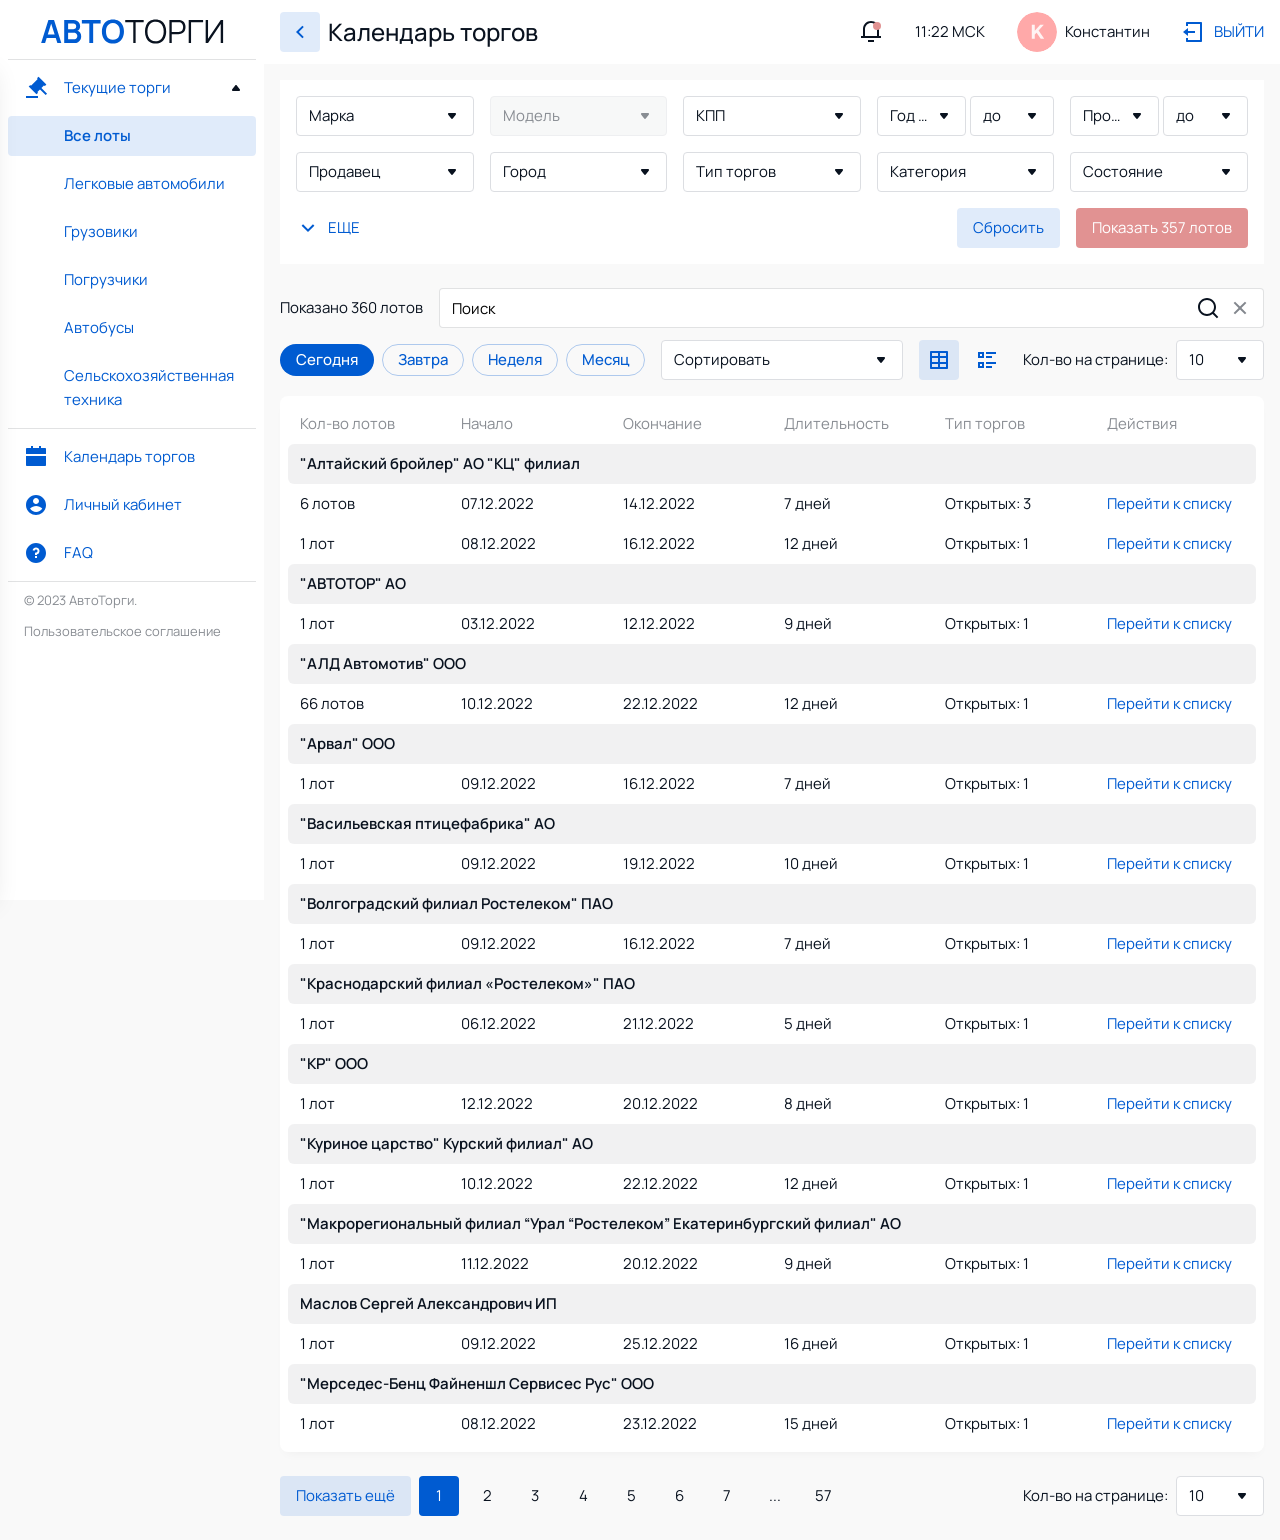
==== calendar.html @ 61995131 "Add new calendar page" ====
<!DOCTYPE html>
<html lang="ru">

<head>
	<title>Calendar Page</title>
	<meta charset="utf-8">
	<meta http-equiv="X-UA-Compatible" content="IE=edge">
	<meta name="format-detection" content="telephone=no" />
	<meta name="viewport" content="width=device-width, initial-scale=1, user-scalable=no">
	<link rel="stylesheet" href="css/calendar.css">
	<script src="js/static/frontend-works.js"></script>
</head>

<body>
	<div class="wrapper">
		<div class="sidebar">
			<div class="sidebar__content">
				<div class="sidebar__logo">
					<div class="sidebar__logo-small">
						<a href="#">
							<img src="images/logo/logo-small.svg" alt="logo">
						</a>
					</div>
					<div class="sidebar__logo-big">
						<a href="#">
							<img src="images/logo/logo.svg" alt="logo">
						</a>
					</div>
				</div>
				<div class="sidebar__lots active">
					<div class="sidebar__lots-title js-sidebar__lots-title">
						<span>Текущие торги</span>
					</div>
					<nav class="sidebar__lots-nav js-sidebar__lots-nav">
						<ul class="sidebar__lots-list">
							<li class="sidebar__lots-item">
								<a href="#" class="sidebar__lots-link active">Все лоты</a>
							</li>
							<li class="sidebar__lots-item">
								<a href="#" class="sidebar__lots-link">Легковые автомобили</a>
							</li>
							<li class="sidebar__lots-item">
								<a href="#" class="sidebar__lots-link">Грузовики</a>
							</li>
							<li class="sidebar__lots-item">
								<a href="#" class="sidebar__lots-link">Погрузчики</a>
							</li>
							<li class="sidebar__lots-item">
								<a href="#" class="sidebar__lots-link">Автобусы</a>
							</li>
							<li class="sidebar__lots-item">
								<a href="#" class="sidebar__lots-link">Сельскохозяйственная техника</a>
							</li>
						</ul>
					</nav>
				</div>
				<div class="sidebar__menu">
					<ul class="sidebar__menu-list">
						<li class="sidebar__menu-item">
							<a href="#" class="sidebar__menu-link">
								<i class="icon-calendar sidebar__menu-icon"></i>
								<span>Календарь торгов</span>
							</a>
						</li>
						<li class="sidebar__menu-item">
							<a href="#" class="sidebar__menu-link">
								<i class="icon-account sidebar__menu-icon"></i>
								<span>Личный кабинет</span>
							</a>
						</li>
						<li class="sidebar__menu-item">
							<a href="#" class="sidebar__menu-link">
								<i class="icon-question sidebar__menu-icon"></i>
								<span>FAQ</span>
							</a>
						</li>
					</ul>
				</div>
				<div class="sidebar__footer">
					<div class="sidebar__copyright">© 2023 АвтоТорги.</div>
					<div class="sidebar__privacy">
						<a href="#">Пользовательское соглашение</a>
					</div>
				</div>
			</div>
		</div>
		<div class="main">
			<header class="header js-header">
				<a href="#" class="header__back-link"></a>
				<div class="header__logo">
					<a href="#">
						<img src="images/logo/logo-small.svg" alt="logo">
					</a>
				</div>
				<div class="header__title">
					<span>Календарь торгов</span>
				</div>
				<div class="header__right">
					<div class="header__notification"></div>
					<div class="header__time">11:22 МСК</div>
					<div class="header__account">
						<div class="account-person">
							<div class="account-person__pic">
								<img src="images/account-person/pic.svg" alt="avatar">
							</div>
							<!--<div class="account-person__without-pic">K</div>-->
							<div class="account-person__name">Константин</div>
							<a href="#" class="account-person__full-link"></a>
						</div>
					</div>
					<div class="header__logout-btn">
						<a href="#" class="logout-btn">Выйти</a>
					</div>
				</div>
				<div class="header__hamburger">
					<div class="hamburger js-hamburger"></div>
				</div>
			</header>
			<div class="mobile-menu js-mobile-menu">
				<div class="mobile-menu__account">
					<div class="mobile-menu__person">
						<div class="account-person">
							<div class="account-person__pic">
								<img src="images/account-person/pic.svg" alt="avatar">
							</div>
							<!--<div class="account-person__without-pic">K</div>-->
							<div class="account-person__name">Константин</div>
							<a href="#" class="account-person__full-link"></a>
						</div>
					</div>
					<div class="mobile-menu__logout-btn">
						<a href="#" class="logout-btn">Выйти</a>
					</div>
				</div>
				<div class="mobile-menu__lots">
					<div class="mobile-menu__lots-title js-mobile-menu__lots-title">
						<span>Текущие торги</span>
					</div>
					<nav class="mobile-menu__lots-nav js-mobile-menu__lots-nav">
						<ul class="mobile-menu__lots-list">
							<li class="mobile-menu__lots-item">
								<a href="#" class="mobile-menu__lots-link active">Все лоты</a>
							</li>
							<li class="mobile-menu__lots-item">
								<a href="#" class="mobile-menu__lots-link">Легковые автомобили</a>
							</li>
							<li class="mobile-menu__lots-item">
								<a href="#" class="mobile-menu__lots-link">Грузовики</a>
							</li>
							<li class="mobile-menu__lots-item">
								<a href="#" class="mobile-menu__lots-link">Погрузчики</a>
							</li>
							<li class="mobile-menu__lots-item">
								<a href="#" class="mobile-menu__lots-link">Автобусы</a>
							</li>
							<li class="mobile-menu__lots-item">
								<a href="#" class="mobile-menu__lots-link">Сельскохозяйственная техника</a>
							</li>
						</ul>
					</nav>
				</div>
				<div class="mobile-menu__menu">
					<ul class="mobile-menu__menu-list">
						<li class="mobile-menu__menu-item">
							<a href="#" class="mobile-menu__menu-link">
								<i class="icon-star mobile-menu__menu-icon"></i>
								<span>Избранные лоты</span>
							</a>
						</li>
						<li class="mobile-menu__menu-item">
							<a href="#" class="mobile-menu__menu-link">
								<i class="icon-calendar mobile-menu__menu-icon"></i>
								<span>Календарь торгов</span>
							</a>
						</li>
						<li class="mobile-menu__menu-item">
							<a href="#" class="mobile-menu__menu-link">
								<i class="icon-account mobile-menu__menu-icon"></i>
								<span>Личный кабинет</span>
							</a>
						</li>
						<li class="mobile-menu__menu-item">
							<a href="#" class="mobile-menu__menu-link">
								<i class="icon-question mobile-menu__menu-icon"></i>
								<span>FAQ</span>
							</a>
						</li>
					</ul>
				</div>
				<div class="mobile-menu__footer">
					<div class="mobile-menu__copyright">© 2023 АвтоТорги.</div>
					<div class="mobile-menu__privacy">
						<a href="#">Пользовательское соглашение</a>
					</div>
				</div>
			</div>
			<div class="main-content has-filter">
				<div class="filter js-filter">
					<div class="filter__shadow js-filter__shadow"></div>
					<div class="filter__wrapper">
						<div class="filter__top-mob">
							<div class="filter__title">Фильтр</div>
							<div class="filter__close-btn js-filter__close-btn"></div>
						</div>
						<div class="filter__content">
							<div class="filter__top-fields">
								<div class="filter__field">
									<div class="select-box">
										<select name="brand" class="select-box__select js-select-box__select allow-deselect" data-placeholder-text="Марка" data-show-search="true" data-allow-deselect="true">
											<option data-placeholder="true"></option>
											<option value="1">Audi</option>
											<option value="2">Bmw</option>
											<option value="3">Mercedes-Benz</option>
											<option value="4">Львовский Автопогрузчик</option>
											<option value="5">Мобильный сварочный агрегат на одноосном шасси</option>
										</select>
									</div>
								</div>
								<div class="filter__field">
									<div class="select-box">
										<select name="model" multiple="true" disabled="true" class="select-box__select js-select-box__select allow-deselect" data-placeholder-text="Модель" data-show-search="true" data-allow-deselect="true">
											<option data-placeholder="true"></option>
											<option value="1">x5</option>
											<option value="2">x6</option>
											<option value="3">x7</option>
											<option value="4">i7</option>
										</select>
									</div>
								</div>
								<div class="filter__field">
									<div class="select-box">
										<select name="transmission" class="select-box__select js-select-box__select allow-deselect" data-placeholder-text="КПП" data-show-search="true" data-allow-deselect="true">
											<option data-placeholder="true"></option>
											<option value="1">АКПП</option>
											<option value="2">Механика</option>
											<option value="3">МКПП</option>
											<option value="4">МКПП/АКПП</option>
										</select>
									</div>
								</div>
								<div class="filter__fields">
									<div class="filter__small-field">
										<div class="select-box">
											<select name="year-from" class="select-box__select js-select-box__select allow-deselect" data-placeholder-text="Год от" data-show-search="true" data-allow-deselect="true">
												<option data-placeholder="true"></option>
												<option value="1">1992</option>
												<option value="2">1993</option>
												<option value="3">1994</option>
												<option value="4">1995</option>
												<option value="5">1996</option>
												<option value="6">1997</option>
												<option value="7">1998</option>
											</select>
										</div>
									</div>
									<div class="filter__small-field">
										<div class="select-box">
											<select name="year-to" class="select-box__select js-select-box__select allow-deselect" data-placeholder-text="до" data-show-search="true" data-allow-deselect="true">
												<option data-placeholder="true"></option>
												<option value="1">2000</option>
												<option value="2">2001</option>
												<option value="3">2005</option>
												<option value="4">2008</option>
												<option value="5">2018</option>
												<option value="6">2022</option>
												<option value="7">2023</option>
											</select>
										</div>
									</div>
								</div>
								<div class="filter__fields">
									<div class="filter__small-field">
										<div class="select-box">
											<select name="mileage-from" class="select-box__select js-select-box__select allow-deselect" data-placeholder-text="Пробег от" data-show-search="true" data-allow-deselect="true">
												<option data-placeholder="true"></option>
												<option value="1">11.000</option>
												<option value="2">28.000</option>
												<option value="3">50.000</option>
											</select>
										</div>
									</div>
									<div class="filter__small-field">
										<div class="select-box">
											<select name="mileage-to" class="select-box__select js-select-box__select allow-deselect" data-placeholder-text="до" data-show-search="true" data-allow-deselect="true">
												<option data-placeholder="true"></option>
												<option value="1">30.000</option>
												<option value="2">60.000</option>
												<option value="3">85.000</option>
											</select>
										</div>
									</div>
								</div>
								<div class="filter__field">
									<div class="select-box">
										<select name="salesman" class="select-box__select js-select-box__select allow-deselect" data-placeholder-text="Продавец" data-show-search="true" data-allow-deselect="true">
											<option data-placeholder="true"></option>
											<option value="1">Empty</option>
										</select>
									</div>
								</div>
								<div class="filter__field">
									<div class="select-box">
										<select name="city" class="select-box__select js-select-box__select allow-deselect" data-placeholder-text="Город" data-show-search="true" data-allow-deselect="true">
											<option data-placeholder="true"></option>
											<option value="1">Москва</option>
											<option value="2">Санкт-Петербург</option>
										</select>
									</div>
								</div>
								<div class="filter__field">
									<div class="select-box">
										<select name="trade-type" class="select-box__select js-select-box__select allow-deselect" data-placeholder-text="Тип торгов" data-show-search="true" data-allow-deselect="true">
											<option data-placeholder="true"></option>
											<option value="1">Купить сейчас</option>
											<option value="2">Открытые торги</option>
										</select>
									</div>
								</div>
								<div class="filter__field">
									<div class="select-box">
										<select name="category" class="select-box__select js-select-box__select allow-deselect" data-placeholder-text="Категория" data-show-search="true" data-allow-deselect="true">
											<option data-placeholder="true"></option>
											<option value="1">Корпоративные парки</option>
											<option value="2">Лизинг и банки</option>
											<option value="3">Физические лица</option>
											<option value="4">Такси и прокат</option>
											<option value="5">Официальные дилеры</option>
											<option value="6">Водная техника</option>
										</select>
									</div>
								</div>
								<div class="filter__field">
									<div class="select-box">
										<select name="state" class="select-box__select js-select-box__select allow-deselect" data-placeholder-text="Состояние" data-show-search="true" data-allow-deselect="true">
											<option data-placeholder="true"></option>
											<option value="1">Кроме аварийных</option>
											<option value="2">Аварийные</option>
										</select>
									</div>
								</div>
							</div>
							<div class="filter__bottom-fields js-filter__bottom-fields">
								<div class="filter__fields">
									<div class="filter__small-field">
										<div class="select-box">
											<select name="volume-from" class="select-box__select js-select-box__select allow-deselect" data-placeholder-text="Объём от" data-show-search="true" data-allow-deselect="true">
												<option data-placeholder="true"></option>
												<option value="1">1600</option>
												<option value="2">1800</option>
												<option value="3">2000</option>
												<option value="4">2800</option>
											</select>
										</div>
									</div>
									<div class="filter__small-field">
										<div class="select-box">
											<select name="volume-to" class="select-box__select js-select-box__select allow-deselect" data-placeholder-text="до" data-show-search="true" data-allow-deselect="true">
												<option data-placeholder="true"></option>
												<option value="1">1600</option>
												<option value="2">1800</option>
												<option value="3">2000</option>
												<option value="4">2800</option>
												<option value="5">3000</option>
												<option value="6">8000</option>
											</select>
										</div>
									</div>
								</div>
								<div class="filter__field">
									<div class="select-box">
										<select name="engine" class="select-box__select js-select-box__select allow-deselect" data-placeholder-text="Двигатель" data-show-search="true" data-allow-deselect="true">
											<option data-placeholder="true"></option>
											<option value="1">Бензин</option>
											<option value="2">Дизель</option>
											<option value="3">Гибрид</option>
										</select>
									</div>
								</div>
								<div class="filter__field">
									<div class="select-box">
										<select name="color" class="select-box__select js-select-box__select allow-deselect" data-placeholder-text="Цвет" data-show-search="true" data-allow-deselect="true">
											<option data-placeholder="true"></option>
											<option value="1">Белый</option>
											<option value="2">Черный</option>
										</select>
									</div>
								</div>
								<div class="filter__field">
									<div class="select-box">
										<select name="climate-control" class="select-box__select js-select-box__select allow-deselect" data-placeholder-text="Климат-контроль" data-show-search="true" data-allow-deselect="true">
											<option data-placeholder="true"></option>
											<option value="1">Климат-контроль</option>
											<option value="2">Климат-контроль 2-зонный</option>
											<option value="3">Климат-контроль многозонный</option>
											<option value="4">Кондиционер</option>
										</select>
									</div>
								</div>
								<div class="filter__field">
									<div class="select-box">
										<select name="upholstery" class="select-box__select js-select-box__select allow-deselect" data-placeholder-text="Обивка салона" data-show-search="true" data-allow-deselect="true">
											<option data-placeholder="true"></option>
											<option value="1">Кожа</option>
											<option value="2">Ткань</option>
										</select>
									</div>
								</div>
								<div class="filter__field">
									<div class="select-box">
										<select name="VAT" class="select-box__select js-select-box__select allow-deselect" data-placeholder-text="НДС" data-show-search="true" data-allow-deselect="true">
											<option data-placeholder="true"></option>
											<option value="1">НДС не облагается</option>
											<option value="2">НДС включен</option>
										</select>
									</div>
								</div>
								<div class="filter__field">
									<div class="select-box">
										<select name="body-type" class="select-box__select js-select-box__select allow-deselect" data-placeholder-text="Тип кузова" data-show-search="true" data-allow-deselect="true">
											<option data-placeholder="true"></option>
											<option value="1">Седан</option>
											<option value="2">Универсал</option>
											<option value="3">Пикап</option>
										</select>
									</div>
								</div>
								<div class="filter__field">
									<div class="select-box">
										<select name="drive-unit" class="select-box__select js-select-box__select allow-deselect" data-placeholder-text="Привод" data-show-search="true" data-allow-deselect="true">
											<option data-placeholder="true"></option>
											<option value="1">4х2</option>
											<option value="2">4х4</option>
											<option value="3">Заднеприводный с подключаемым передним</option>
										</select>
									</div>
								</div>
							</div>
							<div class="filter__bottom">
								<button class="filter__toggle-btn js-filter__toggle-btn">Еще</button>
								<div class="filter__btns">
									<a href="#" class="filter__reset-btn">Сбросить</a>
									<a href="#" class="filter__apply-btn">Показать 357 лотов </a>
								</div>
							</div>
						</div>
					</div>
				</div>
				<button type="button" class="filter-open-btn js-filter-open-btn hide-desktop">Фильтр</button>
				<div class="sort-line sort-line_has-tags">
					<div class="sort-line__showed-count">Показано 360 лотов</div>
					<div class="sort-line__search">
						<div class="search-line">
							<form class="search-line__form">
								<input type="input" class="search-line__input" placeholder="Поиск" />
								<div class="search-line__btns">
									<button type="button" class="search-line__btn"></button>
									<button type="reset" class="search-line__reset"></button>
								</div>
							</form>
						</div>
					</div>
					<div class="sort-line__space"></div>
					<div class="sort-line__tags">
						<button type="button" class="sort-line__tag active">Сегодня</button>
						<button type="button" class="sort-line__tag">Завтра</button>
						<button type="button" class="sort-line__tag">Неделя</button>
						<button type="button" class="sort-line__tag">Месяц</button>
					</div>
					<div class="sort-line__sort">
						<div class="select-box">
							<select name="sort" class="select-box__select js-select-box__select " data-placeholder-text="Сортировать">
								<option data-placeholder="true"></option>
								<option value="1">По умолчанию</option>
								<option value="2">Название</option>
								<option value="3">Цена</option>
								<option value="4">Время завершения</option>
								<option value="5">Время старта</option>
							</select>
						</div>
					</div>
					<div class="sort-line__change-view-btns">
						<button type="button" class="sort-line__change-view-btn js-sort-line__change-view-btn view-type-grid active" title="Вид таблицой"></button>
						<button type="button" class="sort-line__change-view-btn js-sort-line__change-view-btn view-type-graph" title="Вид графиком"></button>
					</div>
					<div class="sort-line__sort-count">
						<div class="sort-line__sort-count-title">Кол-во на странице:</div>
						<div class="sort-line__sort-count-box">
							<div class="select-box">
								<select name="show-count" class="select-box__select js-select-box__select ">
									<option value="1">10</option>
									<option value="2">25</option>
									<option value="3">50</option>
									<option value="4">100</option>
								</select>
							</div>
						</div>
					</div>
				</div>
				<div class="schedule-lots js-schedule-lots" style="--total-count-days: 31;">
					<div class="schedule-lots__inner">
						<div class="schedule-lots__top-date">
							<div class="schedule-lots__top-date-current">Сегодня</div>
							<div class="schedule-lots__top-date-list">
								<div class="schedule-lots__top-date-item">
									<span>1.12</span>
								</div>
								<div class="schedule-lots__top-date-item">
									<span>2.12</span>
								</div>
								<div class="schedule-lots__top-date-item">
									<span>3.12</span>
								</div>
								<div class="schedule-lots__top-date-item">
									<span>4.12</span>
								</div>
								<div class="schedule-lots__top-date-item">
									<span>5.12</span>
								</div>
								<div class="schedule-lots__top-date-item">
									<span>6.12</span>
								</div>
								<div class="schedule-lots__top-date-item">
									<span>7.12</span>
								</div>
								<div class="schedule-lots__top-date-item">
									<span>8.12</span>
								</div>
								<div class="schedule-lots__top-date-item">
									<span>9.12</span>
								</div>
								<div class="schedule-lots__top-date-item">
									<span>10.12</span>
								</div>
								<div class="schedule-lots__top-date-item">
									<span>11.12</span>
								</div>
								<div class="schedule-lots__top-date-item">
									<span>12.12</span>
								</div>
								<div class="schedule-lots__top-date-item">
									<span>13.12</span>
								</div>
								<div class="schedule-lots__top-date-item">
									<span>14.12</span>
								</div>
								<div class="schedule-lots__top-date-item">
									<span>15.12</span>
								</div>
								<div class="schedule-lots__top-date-item">
									<span>16.12</span>
								</div>
								<div class="schedule-lots__top-date-item">
									<span>17.12</span>
								</div>
								<div class="schedule-lots__top-date-item">
									<span>18.12</span>
								</div>
								<div class="schedule-lots__top-date-item">
									<span>19.12</span>
								</div>
								<div class="schedule-lots__top-date-item">
									<span>20.12</span>
								</div>
								<div class="schedule-lots__top-date-item">
									<span>21.12</span>
								</div>
								<div class="schedule-lots__top-date-item">
									<span>22.12</span>
								</div>
								<div class="schedule-lots__top-date-item">
									<span>23.12</span>
								</div>
								<div class="schedule-lots__top-date-item">
									<span>24.12</span>
								</div>
								<div class="schedule-lots__top-date-item">
									<span>25.12</span>
								</div>
								<div class="schedule-lots__top-date-item">
									<span>26.12</span>
								</div>
								<div class="schedule-lots__top-date-item">
									<span>27.12</span>
								</div>
								<div class="schedule-lots__top-date-item">
									<span>28.12</span>
								</div>
								<div class="schedule-lots__top-date-item">
									<span>29.12</span>
								</div>
								<div class="schedule-lots__top-date-item">
									<span>30.12</span>
								</div>
								<div class="schedule-lots__top-date-item">
									<span>31.12</span>
								</div>
							</div>
						</div>
						<div class="schedule-lots__top-row">
							<div class="schedule-lots__top-row-item">Кол-во лотов</div>
							<div class="schedule-lots__top-row-item">Начало</div>
							<div class="schedule-lots__top-row-item">Окончание</div>
							<div class="schedule-lots__top-row-item">Длительность</div>
							<div class="schedule-lots__top-row-item">Тип торгов</div>
							<div class="schedule-lots__top-row-item">Действия</div>
						</div>
						<div class="schedule-lots__items">
							<div class="schedule-lots__item">
								<div class="schedule-lot">
									<div class="schedule-lot__name js-schedule-lot__name" title="&quot;Алтайский бройлер&quot; АО &quot;КЦ&quot; филиал">&quot;Алтайский бройлер&quot; АО &quot;КЦ&quot; филиал</div>
									<div class="schedule-lot__rows">
										<div class="schedule-lot__row">
											<div class="schedule-lot__count">6 лотов</div>
											<div class="schedule-lot__start">07.12.2022</div>
											<div class="schedule-lot__end">14.12.2022</div>
											<div class="schedule-lot__duration">7 дней</div>
											<div class="schedule-lot__type">Открытых: 3</div>
											<div class="schedule-lot__action">
												<a href="#">Перейти к списку</a>
											</div>
										</div>
										<div class="schedule-lot__row">
											<div class="schedule-lot__count">1 лот</div>
											<div class="schedule-lot__start">08.12.2022</div>
											<div class="schedule-lot__end">16.12.2022</div>
											<div class="schedule-lot__duration">12 дней</div>
											<div class="schedule-lot__type">Открытых: 1</div>
											<div class="schedule-lot__action">
												<a href="#">Перейти к списку</a>
											</div>
										</div>
									</div>
									<div class="schedule-lot__graphs">
										<div class="schedule-lot__graph">
											<div class="schedule-lot__graph-line" style="
                                            --start-from-day: 7;
                                            --fill-to-day: 14;
                                            background: #005BD1;
                                        " data-tippy-theme="big" data-tippy-maxWidth="424" data-tippy-followCursor="horizontal" data-tippy-content='<div class="tooltip-big">
                                                                <div class="tooltip-big__title">&quot;Алтайский бройлер&quot; АО &quot;КЦ&quot; филиал</div>
                                                                <div class="tooltip-big__properties">
                                                                    <div class="tooltip-big__property">
                                                                        <div class="tooltip-big__property-prop"><span>Период</span></div>
                                                                        <div class="tooltip-big__property-val">Дек. 07 – Дек. 14, 2022</div>
                                                                    </div>
                                                                    <div class="tooltip-big__property">
                                                                        <div class="tooltip-big__property-prop"><span>Длительность:</span></div>
                                                                        <div class="tooltip-big__property-val">7 дней</div>
                                                                    </div>
                                                                    <div class="tooltip-big__property">
                                                                        <div class="tooltip-big__property-prop"><span>Кол-во лотов:</span></div>
                                                                        <div class="tooltip-big__property-val">6 лотов</div>
                                                                    </div>
                                                                    <div class="tooltip-big__property">
                                                                        <div class="tooltip-big__property-prop"><span>Тип торгов:</span></div>
                                                                        <div class="tooltip-big__property-val">Открытых: 3</div>
                                                                    </div>
                                                                </div>
                                                            </div>'>
											</div>
										</div>
										<div class="schedule-lot__graph">
											<div class="schedule-lot__graph-line" style="
                                            --start-from-day: 8;
                                            --fill-to-day: 16;
                                            background: #88B6FF;
                                        " data-tippy-theme="big" data-tippy-maxWidth="424" data-tippy-followCursor="horizontal" data-tippy-content='<div class="tooltip-big">
                                                                <div class="tooltip-big__title">&quot;Алтайский бройлер&quot; АО &quot;КЦ&quot; филиал</div>
                                                                <div class="tooltip-big__properties">
                                                                    <div class="tooltip-big__property">
                                                                        <div class="tooltip-big__property-prop"><span>Период</span></div>
                                                                        <div class="tooltip-big__property-val">Дек. 08 – Дек. 16, 2022</div>
                                                                    </div>
                                                                    <div class="tooltip-big__property">
                                                                        <div class="tooltip-big__property-prop"><span>Длительность:</span></div>
                                                                        <div class="tooltip-big__property-val">12 дней</div>
                                                                    </div>
                                                                    <div class="tooltip-big__property">
                                                                        <div class="tooltip-big__property-prop"><span>Кол-во лотов:</span></div>
                                                                        <div class="tooltip-big__property-val">1 лот</div>
                                                                    </div>
                                                                    <div class="tooltip-big__property">
                                                                        <div class="tooltip-big__property-prop"><span>Тип торгов:</span></div>
                                                                        <div class="tooltip-big__property-val">Открытых: 1</div>
                                                                    </div>
                                                                </div>
                                                            </div>'>
											</div>
										</div>
									</div>
								</div>
							</div>
							<div class="schedule-lots__item">
								<div class="schedule-lot">
									<div class="schedule-lot__name js-schedule-lot__name" title="&quot;АВТОТОР&quot; АО">&quot;АВТОТОР&quot; АО</div>
									<div class="schedule-lot__rows">
										<div class="schedule-lot__row">
											<div class="schedule-lot__count">1 лот</div>
											<div class="schedule-lot__start">03.12.2022</div>
											<div class="schedule-lot__end">12.12.2022</div>
											<div class="schedule-lot__duration">9 дней</div>
											<div class="schedule-lot__type">Открытых: 1</div>
											<div class="schedule-lot__action">
												<a href="#">Перейти к списку</a>
											</div>
										</div>
									</div>
									<div class="schedule-lot__graphs">
										<div class="schedule-lot__graph">
											<div class="schedule-lot__graph-line" style="
                                            --start-from-day: 3;
                                            --fill-to-day: 12;
                                            background: #B5D1FF;
                                        " data-tippy-theme="big" data-tippy-maxWidth="424" data-tippy-followCursor="horizontal" data-tippy-content='<div class="tooltip-big">
                                                                <div class="tooltip-big__title">&quot;АВТОТОР&quot; АО</div>
                                                                <div class="tooltip-big__properties">
                                                                    <div class="tooltip-big__property">
                                                                        <div class="tooltip-big__property-prop"><span>Период</span></div>
                                                                        <div class="tooltip-big__property-val">Дек. 03 – Дек. 12, 2022</div>
                                                                    </div>
                                                                    <div class="tooltip-big__property">
                                                                        <div class="tooltip-big__property-prop"><span>Длительность:</span></div>
                                                                        <div class="tooltip-big__property-val">9 дней</div>
                                                                    </div>
                                                                    <div class="tooltip-big__property">
                                                                        <div class="tooltip-big__property-prop"><span>Кол-во лотов:</span></div>
                                                                        <div class="tooltip-big__property-val">1 лот</div>
                                                                    </div>
                                                                    <div class="tooltip-big__property">
                                                                        <div class="tooltip-big__property-prop"><span>Тип торгов:</span></div>
                                                                        <div class="tooltip-big__property-val">Открытых: 1</div>
                                                                    </div>
                                                                </div>
                                                            </div>'>
											</div>
										</div>
									</div>
								</div>
							</div>
							<div class="schedule-lots__item">
								<div class="schedule-lot">
									<div class="schedule-lot__name js-schedule-lot__name" title="&quot;АЛД Автомотив&quot; ООО">&quot;АЛД Автомотив&quot; ООО</div>
									<div class="schedule-lot__rows">
										<div class="schedule-lot__row">
											<div class="schedule-lot__count">66 лотов</div>
											<div class="schedule-lot__start">10.12.2022</div>
											<div class="schedule-lot__end">22.12.2022</div>
											<div class="schedule-lot__duration">12 дней</div>
											<div class="schedule-lot__type">Открытых: 1</div>
											<div class="schedule-lot__action">
												<a href="#">Перейти к списку</a>
											</div>
										</div>
									</div>
									<div class="schedule-lot__graphs">
										<div class="schedule-lot__graph">
											<div class="schedule-lot__graph-line" style="
                                            --start-from-day: 10;
                                            --fill-to-day: 22;
                                            background: #FF7444;
                                        " data-tippy-theme="big" data-tippy-maxWidth="424" data-tippy-followCursor="horizontal" data-tippy-content='<div class="tooltip-big">
                                                                <div class="tooltip-big__title">&quot;АЛД Автомотив&quot; ООО</div>
                                                                <div class="tooltip-big__properties">
                                                                    <div class="tooltip-big__property">
                                                                        <div class="tooltip-big__property-prop"><span>Период</span></div>
                                                                        <div class="tooltip-big__property-val">Дек. 10 – Дек. 22, 2022</div>
                                                                    </div>
                                                                    <div class="tooltip-big__property">
                                                                        <div class="tooltip-big__property-prop"><span>Длительность:</span></div>
                                                                        <div class="tooltip-big__property-val">12 дней</div>
                                                                    </div>
                                                                    <div class="tooltip-big__property">
                                                                        <div class="tooltip-big__property-prop"><span>Кол-во лотов:</span></div>
                                                                        <div class="tooltip-big__property-val">66 лотов</div>
                                                                    </div>
                                                                    <div class="tooltip-big__property">
                                                                        <div class="tooltip-big__property-prop"><span>Тип торгов:</span></div>
                                                                        <div class="tooltip-big__property-val">Открытых: 1</div>
                                                                    </div>
                                                                </div>
                                                            </div>'>
											</div>
										</div>
									</div>
								</div>
							</div>
							<div class="schedule-lots__item">
								<div class="schedule-lot">
									<div class="schedule-lot__name js-schedule-lot__name" title="&quot;Арвал&quot; ООО">&quot;Арвал&quot; ООО</div>
									<div class="schedule-lot__rows">
										<div class="schedule-lot__row">
											<div class="schedule-lot__count">1 лот</div>
											<div class="schedule-lot__start">09.12.2022</div>
											<div class="schedule-lot__end">16.12.2022</div>
											<div class="schedule-lot__duration">7 дней</div>
											<div class="schedule-lot__type">Открытых: 1</div>
											<div class="schedule-lot__action">
												<a href="#">Перейти к списку</a>
											</div>
										</div>
									</div>
									<div class="schedule-lot__graphs">
										<div class="schedule-lot__graph">
											<div class="schedule-lot__graph-line" style="
                                            --start-from-day: 9;
                                            --fill-to-day: 16;
                                            background: #FFB49A;
                                        " data-tippy-theme="big" data-tippy-maxWidth="424" data-tippy-followCursor="horizontal" data-tippy-content='<div class="tooltip-big">
                                                                <div class="tooltip-big__title">&quot;Арвал&quot; ООО</div>
                                                                <div class="tooltip-big__properties">
                                                                    <div class="tooltip-big__property">
                                                                        <div class="tooltip-big__property-prop"><span>Период</span></div>
                                                                        <div class="tooltip-big__property-val">Дек. 09 – Дек. 16, 2022</div>
                                                                    </div>
                                                                    <div class="tooltip-big__property">
                                                                        <div class="tooltip-big__property-prop"><span>Длительность:</span></div>
                                                                        <div class="tooltip-big__property-val">7 дней</div>
                                                                    </div>
                                                                    <div class="tooltip-big__property">
                                                                        <div class="tooltip-big__property-prop"><span>Кол-во лотов:</span></div>
                                                                        <div class="tooltip-big__property-val">1 лот</div>
                                                                    </div>
                                                                    <div class="tooltip-big__property">
                                                                        <div class="tooltip-big__property-prop"><span>Тип торгов:</span></div>
                                                                        <div class="tooltip-big__property-val">Открытых: 1</div>
                                                                    </div>
                                                                </div>
                                                            </div>'>
											</div>
										</div>
									</div>
								</div>
							</div>
							<div class="schedule-lots__item">
								<div class="schedule-lot">
									<div class="schedule-lot__name js-schedule-lot__name" title="&quot;Васильевская птицефабрика&quot; АО">&quot;Васильевская птицефабрика&quot; АО</div>
									<div class="schedule-lot__rows">
										<div class="schedule-lot__row">
											<div class="schedule-lot__count">1 лот</div>
											<div class="schedule-lot__start">09.12.2022</div>
											<div class="schedule-lot__end">19.12.2022</div>
											<div class="schedule-lot__duration">10 дней</div>
											<div class="schedule-lot__type">Открытых: 1</div>
											<div class="schedule-lot__action">
												<a href="#">Перейти к списку</a>
											</div>
										</div>
									</div>
									<div class="schedule-lot__graphs">
										<div class="schedule-lot__graph">
											<div class="schedule-lot__graph-line" style="
                                            --start-from-day: 9;
                                            --fill-to-day: 19;
                                            background: #FFE0D6;
                                        " data-tippy-theme="big" data-tippy-maxWidth="424" data-tippy-followCursor="horizontal" data-tippy-content='<div class="tooltip-big">
                                                                <div class="tooltip-big__title">&quot;Васильевская птицефабрика&quot; АО</div>
                                                                <div class="tooltip-big__properties">
                                                                    <div class="tooltip-big__property">
                                                                        <div class="tooltip-big__property-prop"><span>Период</span></div>
                                                                        <div class="tooltip-big__property-val">Дек. 09 – Дек. 19, 2022</div>
                                                                    </div>
                                                                    <div class="tooltip-big__property">
                                                                        <div class="tooltip-big__property-prop"><span>Длительность:</span></div>
                                                                        <div class="tooltip-big__property-val">10 дней</div>
                                                                    </div>
                                                                    <div class="tooltip-big__property">
                                                                        <div class="tooltip-big__property-prop"><span>Кол-во лотов:</span></div>
                                                                        <div class="tooltip-big__property-val">1 лот</div>
                                                                    </div>
                                                                    <div class="tooltip-big__property">
                                                                        <div class="tooltip-big__property-prop"><span>Тип торгов:</span></div>
                                                                        <div class="tooltip-big__property-val">Открытых: 1</div>
                                                                    </div>
                                                                </div>
                                                            </div>'>
											</div>
										</div>
									</div>
								</div>
							</div>
							<div class="schedule-lots__item">
								<div class="schedule-lot">
									<div class="schedule-lot__name js-schedule-lot__name" title="&quot;Волгоградский филиал Ростелеком&quot; ПАО">&quot;Волгоградский филиал Ростелеком&quot; ПАО</div>
									<div class="schedule-lot__rows">
										<div class="schedule-lot__row">
											<div class="schedule-lot__count">1 лот</div>
											<div class="schedule-lot__start">09.12.2022</div>
											<div class="schedule-lot__end">16.12.2022</div>
											<div class="schedule-lot__duration">7 дней</div>
											<div class="schedule-lot__type">Открытых: 1</div>
											<div class="schedule-lot__action">
												<a href="#">Перейти к списку</a>
											</div>
										</div>
									</div>
									<div class="schedule-lot__graphs">
										<div class="schedule-lot__graph">
											<div class="schedule-lot__graph-line" style="
                                            --start-from-day: 9;
                                            --fill-to-day: 16;
                                            background: #00B2AC;
                                        " data-tippy-theme="big" data-tippy-maxWidth="424" data-tippy-followCursor="horizontal" data-tippy-content='<div class="tooltip-big">
                                                                <div class="tooltip-big__title">&quot;Волгоградский филиал Ростелеком&quot; ПАО</div>
                                                                <div class="tooltip-big__properties">
                                                                    <div class="tooltip-big__property">
                                                                        <div class="tooltip-big__property-prop"><span>Период</span></div>
                                                                        <div class="tooltip-big__property-val">Дек. 09 – Дек. 16, 2022</div>
                                                                    </div>
                                                                    <div class="tooltip-big__property">
                                                                        <div class="tooltip-big__property-prop"><span>Длительность:</span></div>
                                                                        <div class="tooltip-big__property-val">7 дней</div>
                                                                    </div>
                                                                    <div class="tooltip-big__property">
                                                                        <div class="tooltip-big__property-prop"><span>Кол-во лотов:</span></div>
                                                                        <div class="tooltip-big__property-val">1 лот</div>
                                                                    </div>
                                                                    <div class="tooltip-big__property">
                                                                        <div class="tooltip-big__property-prop"><span>Тип торгов:</span></div>
                                                                        <div class="tooltip-big__property-val">Открытых: 1</div>
                                                                    </div>
                                                                </div>
                                                            </div>'>
											</div>
										</div>
									</div>
								</div>
							</div>
							<div class="schedule-lots__item">
								<div class="schedule-lot">
									<div class="schedule-lot__name js-schedule-lot__name" title="&quot;Краснодарский филиал «Ростелеком»&quot; ПАО">&quot;Краснодарский филиал «Ростелеком»&quot; ПАО</div>
									<div class="schedule-lot__rows">
										<div class="schedule-lot__row">
											<div class="schedule-lot__count">1 лот</div>
											<div class="schedule-lot__start">06.12.2022</div>
											<div class="schedule-lot__end">21.12.2022</div>
											<div class="schedule-lot__duration">5 дней</div>
											<div class="schedule-lot__type">Открытых: 1</div>
											<div class="schedule-lot__action">
												<a href="#">Перейти к списку</a>
											</div>
										</div>
									</div>
									<div class="schedule-lot__graphs">
										<div class="schedule-lot__graph">
											<div class="schedule-lot__graph-line" style="
                                            --start-from-day: 6;
                                            --fill-to-day: 21;
                                            background: #7BDDDA;
                                        " data-tippy-theme="big" data-tippy-maxWidth="424" data-tippy-followCursor="horizontal" data-tippy-content='<div class="tooltip-big">
                                                                <div class="tooltip-big__title">&quot;Краснодарский филиал «Ростелеком»&quot; ПАО</div>
                                                                <div class="tooltip-big__properties">
                                                                    <div class="tooltip-big__property">
                                                                        <div class="tooltip-big__property-prop"><span>Период</span></div>
                                                                        <div class="tooltip-big__property-val">Дек. 06 – Дек. 21, 2022</div>
                                                                    </div>
                                                                    <div class="tooltip-big__property">
                                                                        <div class="tooltip-big__property-prop"><span>Длительность:</span></div>
                                                                        <div class="tooltip-big__property-val">5 дней</div>
                                                                    </div>
                                                                    <div class="tooltip-big__property">
                                                                        <div class="tooltip-big__property-prop"><span>Кол-во лотов:</span></div>
                                                                        <div class="tooltip-big__property-val">1 лот</div>
                                                                    </div>
                                                                    <div class="tooltip-big__property">
                                                                        <div class="tooltip-big__property-prop"><span>Тип торгов:</span></div>
                                                                        <div class="tooltip-big__property-val">Открытых: 1</div>
                                                                    </div>
                                                                </div>
                                                            </div>'>
											</div>
										</div>
									</div>
								</div>
							</div>
							<div class="schedule-lots__item">
								<div class="schedule-lot">
									<div class="schedule-lot__name js-schedule-lot__name" title="&quot;КР&quot; ООО">&quot;КР&quot; ООО</div>
									<div class="schedule-lot__rows">
										<div class="schedule-lot__row">
											<div class="schedule-lot__count">1 лот</div>
											<div class="schedule-lot__start">12.12.2022</div>
											<div class="schedule-lot__end">20.12.2022</div>
											<div class="schedule-lot__duration">8 дней</div>
											<div class="schedule-lot__type">Открытых: 1</div>
											<div class="schedule-lot__action">
												<a href="#">Перейти к списку</a>
											</div>
										</div>
									</div>
									<div class="schedule-lot__graphs">
										<div class="schedule-lot__graph">
											<div class="schedule-lot__graph-line" style="
                                            --start-from-day: 12;
                                            --fill-to-day: 20;
                                            background: #C6EAE9;
                                        " data-tippy-theme="big" data-tippy-maxWidth="424" data-tippy-followCursor="horizontal" data-tippy-content='<div class="tooltip-big">
                                                                <div class="tooltip-big__title">&quot;КР&quot; ООО</div>
                                                                <div class="tooltip-big__properties">
                                                                    <div class="tooltip-big__property">
                                                                        <div class="tooltip-big__property-prop"><span>Период</span></div>
                                                                        <div class="tooltip-big__property-val">Дек. 12 – Дек. 20, 2022</div>
                                                                    </div>
                                                                    <div class="tooltip-big__property">
                                                                        <div class="tooltip-big__property-prop"><span>Длительность:</span></div>
                                                                        <div class="tooltip-big__property-val">8 дней</div>
                                                                    </div>
                                                                    <div class="tooltip-big__property">
                                                                        <div class="tooltip-big__property-prop"><span>Кол-во лотов:</span></div>
                                                                        <div class="tooltip-big__property-val">1 лот</div>
                                                                    </div>
                                                                    <div class="tooltip-big__property">
                                                                        <div class="tooltip-big__property-prop"><span>Тип торгов:</span></div>
                                                                        <div class="tooltip-big__property-val">Открытых: 1</div>
                                                                    </div>
                                                                </div>
                                                            </div>'>
											</div>
										</div>
									</div>
								</div>
							</div>
							<div class="schedule-lots__item">
								<div class="schedule-lot">
									<div class="schedule-lot__name js-schedule-lot__name" title="&quot;Куриное царство&quot; Курский филиал&quot; АО">&quot;Куриное царство&quot; Курский филиал&quot; АО</div>
									<div class="schedule-lot__rows">
										<div class="schedule-lot__row">
											<div class="schedule-lot__count">1 лот</div>
											<div class="schedule-lot__start">10.12.2022</div>
											<div class="schedule-lot__end">22.12.2022</div>
											<div class="schedule-lot__duration">12 дней</div>
											<div class="schedule-lot__type">Открытых: 1</div>
											<div class="schedule-lot__action">
												<a href="#">Перейти к списку</a>
											</div>
										</div>
									</div>
									<div class="schedule-lot__graphs">
										<div class="schedule-lot__graph">
											<div class="schedule-lot__graph-line" style="
                                            --start-from-day: 10;
                                            --fill-to-day: 22;
                                            background: #EA3434;
                                        " data-tippy-theme="big" data-tippy-maxWidth="424" data-tippy-followCursor="horizontal" data-tippy-content='<div class="tooltip-big">
                                                                <div class="tooltip-big__title">&quot;Куриное царство&quot; Курский филиал&quot; АО</div>
                                                                <div class="tooltip-big__properties">
                                                                    <div class="tooltip-big__property">
                                                                        <div class="tooltip-big__property-prop"><span>Период</span></div>
                                                                        <div class="tooltip-big__property-val">Дек. 10 – Дек. 22, 2022</div>
                                                                    </div>
                                                                    <div class="tooltip-big__property">
                                                                        <div class="tooltip-big__property-prop"><span>Длительность:</span></div>
                                                                        <div class="tooltip-big__property-val">12 дней</div>
                                                                    </div>
                                                                    <div class="tooltip-big__property">
                                                                        <div class="tooltip-big__property-prop"><span>Кол-во лотов:</span></div>
                                                                        <div class="tooltip-big__property-val">1 лот</div>
                                                                    </div>
                                                                    <div class="tooltip-big__property">
                                                                        <div class="tooltip-big__property-prop"><span>Тип торгов:</span></div>
                                                                        <div class="tooltip-big__property-val">Открытых: 1</div>
                                                                    </div>
                                                                </div>
                                                            </div>'>
											</div>
										</div>
									</div>
								</div>
							</div>
							<div class="schedule-lots__item">
								<div class="schedule-lot">
									<div class="schedule-lot__name js-schedule-lot__name" title="&quot;Макрорегиональный филиал “Урал “Ростелеком” Екатеринбургский филиал&quot; АО">&quot;Макрорегиональный филиал “Урал “Ростелеком” Екатеринбургский филиал&quot; АО</div>
									<div class="schedule-lot__rows">
										<div class="schedule-lot__row">
											<div class="schedule-lot__count">1 лот</div>
											<div class="schedule-lot__start">11.12.2022</div>
											<div class="schedule-lot__end">20.12.2022</div>
											<div class="schedule-lot__duration">9 дней</div>
											<div class="schedule-lot__type">Открытых: 1</div>
											<div class="schedule-lot__action">
												<a href="#">Перейти к списку</a>
											</div>
										</div>
									</div>
									<div class="schedule-lot__graphs">
										<div class="schedule-lot__graph">
											<div class="schedule-lot__graph-line" style="
                                            --start-from-day: 11;
                                            --fill-to-day: 20;
                                            background: #FF9393;
                                        " data-tippy-theme="big" data-tippy-maxWidth="424" data-tippy-followCursor="horizontal" data-tippy-content='<div class="tooltip-big">
                                                                <div class="tooltip-big__title">&quot;Макрорегиональный филиал “Урал “Ростелеком” Екатеринбургский филиал&quot; АО</div>
                                                                <div class="tooltip-big__properties">
                                                                    <div class="tooltip-big__property">
                                                                        <div class="tooltip-big__property-prop"><span>Период</span></div>
                                                                        <div class="tooltip-big__property-val">Дек. 11 – Дек. 20, 2022</div>
                                                                    </div>
                                                                    <div class="tooltip-big__property">
                                                                        <div class="tooltip-big__property-prop"><span>Длительность:</span></div>
                                                                        <div class="tooltip-big__property-val">9 дней</div>
                                                                    </div>
                                                                    <div class="tooltip-big__property">
                                                                        <div class="tooltip-big__property-prop"><span>Кол-во лотов:</span></div>
                                                                        <div class="tooltip-big__property-val">1 лот</div>
                                                                    </div>
                                                                    <div class="tooltip-big__property">
                                                                        <div class="tooltip-big__property-prop"><span>Тип торгов:</span></div>
                                                                        <div class="tooltip-big__property-val">Открытых: 1</div>
                                                                    </div>
                                                                </div>
                                                            </div>'>
											</div>
										</div>
									</div>
								</div>
							</div>
							<div class="schedule-lots__item">
								<div class="schedule-lot">
									<div class="schedule-lot__name js-schedule-lot__name" title="Маслов Сергей Александрович ИП">Маслов Сергей Александрович ИП</div>
									<div class="schedule-lot__rows">
										<div class="schedule-lot__row">
											<div class="schedule-lot__count">1 лот</div>
											<div class="schedule-lot__start">09.12.2022</div>
											<div class="schedule-lot__end">25.12.2022</div>
											<div class="schedule-lot__duration">16 дней</div>
											<div class="schedule-lot__type">Открытых: 1</div>
											<div class="schedule-lot__action">
												<a href="#">Перейти к списку</a>
											</div>
										</div>
									</div>
									<div class="schedule-lot__graphs">
										<div class="schedule-lot__graph">
											<div class="schedule-lot__graph-line" style="
                                            --start-from-day: 9;
                                            --fill-to-day: 25;
                                            background: #FFCACA;
                                        " data-tippy-theme="big" data-tippy-maxWidth="424" data-tippy-followCursor="horizontal" data-tippy-content='<div class="tooltip-big">
                                                                <div class="tooltip-big__title">Маслов Сергей Александрович ИП</div>
                                                                <div class="tooltip-big__properties">
                                                                    <div class="tooltip-big__property">
                                                                        <div class="tooltip-big__property-prop"><span>Период</span></div>
                                                                        <div class="tooltip-big__property-val">Дек. 09 – Дек. 25, 2022</div>
                                                                    </div>
                                                                    <div class="tooltip-big__property">
                                                                        <div class="tooltip-big__property-prop"><span>Длительность:</span></div>
                                                                        <div class="tooltip-big__property-val">16 дней</div>
                                                                    </div>
                                                                    <div class="tooltip-big__property">
                                                                        <div class="tooltip-big__property-prop"><span>Кол-во лотов:</span></div>
                                                                        <div class="tooltip-big__property-val">1 лот</div>
                                                                    </div>
                                                                    <div class="tooltip-big__property">
                                                                        <div class="tooltip-big__property-prop"><span>Тип торгов:</span></div>
                                                                        <div class="tooltip-big__property-val">Открытых: 1</div>
                                                                    </div>
                                                                </div>
                                                            </div>'>
											</div>
										</div>
									</div>
								</div>
							</div>
							<div class="schedule-lots__item">
								<div class="schedule-lot">
									<div class="schedule-lot__name js-schedule-lot__name" title="&quot;Мерседес-Бенц Файненшл Сервисес Рус&quot; ООО">&quot;Мерседес-Бенц Файненшл Сервисес Рус&quot; ООО</div>
									<div class="schedule-lot__rows">
										<div class="schedule-lot__row">
											<div class="schedule-lot__count">1 лот</div>
											<div class="schedule-lot__start">08.12.2022</div>
											<div class="schedule-lot__end">23.12.2022</div>
											<div class="schedule-lot__duration">15 дней</div>
											<div class="schedule-lot__type">Открытых: 1</div>
											<div class="schedule-lot__action">
												<a href="#">Перейти к списку</a>
											</div>
										</div>
									</div>
									<div class="schedule-lot__graphs">
										<div class="schedule-lot__graph">
											<div class="schedule-lot__graph-line" style="
                                            --start-from-day: 8;
                                            --fill-to-day: 23;
                                            background: #898D93;
                                        " data-tippy-theme="big" data-tippy-maxWidth="424" data-tippy-followCursor="horizontal" data-tippy-content='<div class="tooltip-big">
                                                                <div class="tooltip-big__title">&quot;Мерседес-Бенц Файненшл Сервисес Рус&quot; ООО</div>
                                                                <div class="tooltip-big__properties">
                                                                    <div class="tooltip-big__property">
                                                                        <div class="tooltip-big__property-prop"><span>Период</span></div>
                                                                        <div class="tooltip-big__property-val">Дек. 08 – Дек. 23, 2022</div>
                                                                    </div>
                                                                    <div class="tooltip-big__property">
                                                                        <div class="tooltip-big__property-prop"><span>Длительность:</span></div>
                                                                        <div class="tooltip-big__property-val">15 дней</div>
                                                                    </div>
                                                                    <div class="tooltip-big__property">
                                                                        <div class="tooltip-big__property-prop"><span>Кол-во лотов:</span></div>
                                                                        <div class="tooltip-big__property-val">1 лот</div>
                                                                    </div>
                                                                    <div class="tooltip-big__property">
                                                                        <div class="tooltip-big__property-prop"><span>Тип торгов:</span></div>
                                                                        <div class="tooltip-big__property-val">Открытых: 1</div>
                                                                    </div>
                                                                </div>
                                                            </div>'>
											</div>
										</div>
									</div>
								</div>
							</div>
						</div>
						<div class="schedule-lots__graphs-overlay" style="--fill-days: 11;"></div>
					</div>
				</div>
				<div class="pagination">
					<button type="buttom" class="pagination__load-more">Показать ещё</button>
					<ul class="pagination__list">
						<li class="pagination__item ">
							<a href="#" class="pagination__link active">1</a>
						</li>
						<li class="pagination__item ">
							<a href="#" class="pagination__link ">2</a>
						</li>
						<li class="pagination__item ">
							<a href="#" class="pagination__link ">3</a>
						</li>
						<li class="pagination__item ">
							<a href="#" class="pagination__link ">4</a>
						</li>
						<li class="pagination__item pagination__item_hide-mob">
							<a href="#" class="pagination__link ">5</a>
						</li>
						<li class="pagination__item pagination__item_hide-mob">
							<a href="#" class="pagination__link ">6</a>
						</li>
						<li class="pagination__item ">
							<a href="#" class="pagination__link ">7</a>
						</li>
						<li class="pagination__item">
							<span class="pagination__dotted">...</span>
						</li>
						<li class="pagination__item">
							<a href="#" class="pagination__link">57</a>
						</li>
					</ul>
					<div class="pagination__show-count">
						<div class="pagination__show-count-title">Кол-во на странице:</div>
						<div class="pagination__show-count-box">
							<div class="select-box">
								<select name="show-count" class="select-box__select js-select-box__select ">
									<option value="1">10</option>
									<option value="2">25</option>
									<option value="3">50</option>
									<option value="4">100</option>
								</select>
							</div>
						</div>
					</div>
				</div>
			</div>
		</div>
	</div>
	<!-- /.wrapper -->
	<script src="js/calendar.bundle.js"></script>
</body>

</html>
---- css/calendar.css ----
@font-face{font-family:"Manrope";src:local("Manrope"),url(fonts/Manrope/Manrope-Regular.woff2) format("woff2"),url(fonts/Manrope/Manrope-Regular.woff) format("woff");font-weight:400;font-style:normal;font-display:swap}@font-face{font-family:"Manrope";src:local("Manrope"),url(fonts/Manrope/Manrope-Medium.woff2) format("woff2"),url(fonts/Manrope/Manrope-Medium.woff) format("woff");font-weight:500;font-style:normal;font-display:swap}@font-face{font-family:"Manrope";src:local("Manrope"),url(fonts/Manrope/Manrope-SemiBold.woff2) format("woff2"),url(fonts/Manrope/Manrope-SemiBold.woff) format("woff");font-weight:600;font-style:normal;font-display:swap}@font-face{font-family:"Manrope";src:local("Manrope"),url(fonts/Manrope/Manrope-Bold.woff2) format("woff2"),url(fonts/Manrope/Manrope-Bold.woff) format("woff");font-weight:700;font-style:normal;font-display:swap}@font-face{font-family:"Manrope";src:local("Manrope"),url(fonts/Manrope/Manrope-ExtraBold.woff2) format("woff2"),url(fonts/Manrope/Manrope-ExtraBold.woff) format("woff");font-weight:800;font-style:normal;font-display:swap}*,:after,:before{-webkit-box-sizing:border-box;box-sizing:border-box;outline:none}html{font-family:sans-serif;line-height:1.15;-webkit-text-size-adjust:100%;-ms-text-size-adjust:100%;-ms-overflow-style:scrollbar;-webkit-tap-highlight-color:transparent;height:100%}@-ms-viewport{width:device-width}article,aside,dialog,figcaption,figure,footer,header,hgroup,main,nav,section{display:block}body{margin:0;text-align:left;background-color:#fff;height:100%}[tabindex="-1"]:focus{outline:0!important}hr{-webkit-box-sizing:content-box;box-sizing:content-box;height:0;overflow:visible}h1,h2,h3,h4,h5,h6{margin-top:0;margin-bottom:.5rem}p{margin-top:0;margin-bottom:25px}abbr[data-original-title],abbr[title]{text-decoration:underline;-webkit-text-decoration:underline dotted;text-decoration:underline dotted;cursor:help;border-bottom:0}address{font-style:normal;line-height:inherit}address,dl,ol,ul{margin-bottom:1rem}dl,ol,ul{margin-top:0}ol ol,ol ul,ul ol,ul ul{margin-bottom:0}dt{font-weight:700}dd{margin-bottom:.5rem;margin-left:0}blockquote{margin:0 0 1rem}dfn{font-style:italic}b,strong{font-weight:bolder}small{font-size:80%}sub,sup{position:relative;font-size:75%;line-height:0;vertical-align:baseline}sub{bottom:-.25em}sup{top:-.5em}a{text-decoration:none;background-color:transparent;-webkit-text-decoration-skip:objects}a:hover,a:not([href]):not([tabindex]),a:not([href]):not([tabindex]):focus,a:not([href]):not([tabindex]):hover{text-decoration:none}a:not([href]):not([tabindex]):focus{outline:0}code,kbd,pre,samp{font-family:monospace,monospace;font-size:1em}pre{margin-top:0;margin-bottom:1rem;overflow:auto;-ms-overflow-style:scrollbar}figure{margin:0 0 1rem}img{vertical-align:middle;border-style:none}svg:not(:root){overflow:hidden}[role=button],a,area,button,input:not([type=range]),label,select,summary,textarea{-ms-touch-action:manipulation;touch-action:manipulation}table{border-collapse:collapse}caption{padding-top:.75rem;padding-bottom:.75rem;color:#868e96;text-align:left;caption-side:bottom}th{text-align:inherit}label{display:inline-block;margin-bottom:.5rem}button{border-radius:0}button:focus{outline:1px dotted;outline:5px auto -webkit-focus-ring-color}button,input,optgroup,select,textarea{margin:0;font-family:inherit;font-size:inherit;line-height:inherit}button,input{overflow:visible}button,select{text-transform:none}[type=reset],[type=submit],button,html [type=button]{-webkit-appearance:button}[type=button]::-moz-focus-inner,[type=reset]::-moz-focus-inner,[type=submit]::-moz-focus-inner,button::-moz-focus-inner{padding:0;border-style:none}input[type=checkbox],input[type=radio]{-webkit-box-sizing:border-box;box-sizing:border-box;padding:0}input[type=date],input[type=datetime-local],input[type=month],input[type=time]{-webkit-appearance:listbox}textarea{overflow:auto;resize:vertical}fieldset{min-width:0;padding:0;margin:0;border:0}legend{display:block;width:100%;max-width:100%;padding:0;margin-bottom:.5rem;font-size:24px;font-size:1.5rem;line-height:inherit;color:inherit;white-space:normal}progress{vertical-align:baseline}[type=number]::-webkit-inner-spin-button,[type=number]::-webkit-outer-spin-button{height:auto}[type=search]{outline-offset:-2px;-webkit-appearance:none}[type=search]::-webkit-search-cancel-button,[type=search]::-webkit-search-decoration{-webkit-appearance:none}::-webkit-file-upload-button{font:inherit;-webkit-appearance:button}output{display:inline-block}summary{display:list-item}template{display:none}[hidden]{display:none!important}body{color:#09121f;font-size:15px;font-weight:400;font-family:"Manrope",sans-serif;line-height:1.6;background:#f9f9f9}body.hide-scroll{overflow:hidden}a{color:#005bd1}img{max-width:100%}.wrapper{position:relative}.tippy-box[data-animation=fade][data-state=hidden]{opacity:0}[data-tippy-root]{max-width:calc(100vw - 10px)}.tippy-box{position:relative;background-color:#333;color:#fff;border-radius:4px;font-size:14px;line-height:1.4;white-space:normal;outline:0;-webkit-transition-property:visibility,opacity,-webkit-transform;transition-property:visibility,opacity,-webkit-transform;transition-property:transform,visibility,opacity;transition-property:transform,visibility,opacity,-webkit-transform}.tippy-box[data-placement^=top]>.tippy-arrow{bottom:0}.tippy-box[data-placement^=top]>.tippy-arrow:before{bottom:-7px;left:0;border-width:8px 8px 0;border-top-color:initial;-webkit-transform-origin:center top;transform-origin:center top}.tippy-box[data-placement^=bottom]>.tippy-arrow{top:0}.tippy-box[data-placement^=bottom]>.tippy-arrow:before{top:-7px;left:0;border-width:0 8px 8px;border-bottom-color:initial;-webkit-transform-origin:center bottom;transform-origin:center bottom}.tippy-box[data-placement^=left]>.tippy-arrow{right:0}.tippy-box[data-placement^=left]>.tippy-arrow:before{border-width:8px 0 8px 8px;border-left-color:initial;right:-7px;-webkit-transform-origin:center left;transform-origin:center left}.tippy-box[data-placement^=right]>.tippy-arrow{left:0}.tippy-box[data-placement^=right]>.tippy-arrow:before{left:-7px;border-width:8px 8px 8px 0;border-right-color:initial;-webkit-transform-origin:center right;transform-origin:center right}.tippy-box[data-inertia][data-state=visible]{-webkit-transition-timing-function:cubic-bezier(.54,1.5,.38,1.11);transition-timing-function:cubic-bezier(.54,1.5,.38,1.11)}.tippy-arrow{width:16px;height:16px;color:#333}.tippy-arrow:before{content:"";position:absolute;border-color:transparent;border-style:solid}.tippy-content{position:relative;padding:5px 9px;z-index:1}@-webkit-keyframes lazyLoadAnimation{0%{-webkit-transform:translate3d(-30%,0,0);transform:translate3d(-30%,0,0)}to{-webkit-transform:translate3d(30%,0,0);transform:translate3d(30%,0,0)}}@keyframes lazyLoadAnimation{0%{-webkit-transform:translate3d(-30%,0,0);transform:translate3d(-30%,0,0)}to{-webkit-transform:translate3d(30%,0,0);transform:translate3d(30%,0,0)}}.lazyload{position:relative;overflow:hidden}.lazyload:after,.lazyload:before{content:"";pointer-events:none;position:absolute;top:0;left:50%;right:0;bottom:0}.lazyload:before{width:101%;background-color:#e4e4e4;-webkit-transform:translateX(-50%);transform:translateX(-50%)}.lazyload:after{width:500%;margin-left:-250%;-webkit-animation:lazyLoadAnimation 1.5s linear infinite;animation:lazyLoadAnimation 1.5s linear infinite;background:-webkit-gradient(linear,left top,right top,color-stop(46%,hsla(0,0%,100%,0)),color-stop(50%,hsla(0,0%,100%,.35)),color-stop(54%,hsla(0,0%,100%,0))) 50% 50%;background:linear-gradient(90deg,hsla(0,0%,100%,0) 46%,hsla(0,0%,100%,.35) 50%,hsla(0,0%,100%,0) 54%) 50% 50%}.main{margin-left:264px}.main-content{padding:16px 16px 24px}.main-content_pb-none{padding-bottom:0}.icon-star{background:url("data:image/svg+xml,%3Csvg xmlns='http://www.w3.org/2000/svg' width='24' height='24' viewBox='0 0 24 24' fill='none'%3E%3Cpath d='M12 18.26L4.94704 22.208L6.52204 14.28L0.587036 8.792L8.61404 7.84L12 0.5L15.386 7.84L23.413 8.792L17.478 14.28L19.053 22.208L12 18.26Z' fill='%23005BD1'/%3E%3C/svg%3E") no-repeat;background-size:contain}.icon-calendar,.icon-star{width:24px;height:24px;vertical-align:top;display:inline-block}.icon-calendar{background:url("data:image/svg+xml,%3Csvg xmlns='http://www.w3.org/2000/svg' width='24' height='24' viewBox='0 0 24 24' fill='none'%3E%3Cpath d='M2 11H22V20C22 20.2652 21.8946 20.5196 21.7071 20.7071C21.5196 20.8946 21.2652 21 21 21H3C2.73478 21 2.48043 20.8946 2.29289 20.7071C2.10536 20.5196 2 20.2652 2 20V11ZM17 3H21C21.2652 3 21.5196 3.10536 21.7071 3.29289C21.8946 3.48043 22 3.73478 22 4V9H2V4C2 3.73478 2.10536 3.48043 2.29289 3.29289C2.48043 3.10536 2.73478 3 3 3H7V1H9V3H15V1H17V3Z' fill='%23005BD1'/%3E%3C/svg%3E") no-repeat;background-size:contain}.icon-account{background:url("data:image/svg+xml,%3Csvg xmlns='http://www.w3.org/2000/svg' width='24' height='24' viewBox='0 0 24 24' fill='none'%3E%3Cpath d='M12 2C17.52 2 22 6.48 22 12C22 17.52 17.52 22 12 22C6.48 22 2 17.52 2 12C2 6.48 6.48 2 12 2ZM6.023 15.416C7.491 17.606 9.695 19 12.16 19C14.624 19 16.829 17.607 18.296 15.416C16.6317 13.8606 14.4379 12.9968 12.16 13C9.88171 12.9966 7.68751 13.8604 6.023 15.416ZM12 11C12.7956 11 13.5587 10.6839 14.1213 10.1213C14.6839 9.55871 15 8.79565 15 8C15 7.20435 14.6839 6.44129 14.1213 5.87868C13.5587 5.31607 12.7956 5 12 5C11.2044 5 10.4413 5.31607 9.87868 5.87868C9.31607 6.44129 9 7.20435 9 8C9 8.79565 9.31607 9.55871 9.87868 10.1213C10.4413 10.6839 11.2044 11 12 11Z' fill='%23005BD1'/%3E%3C/svg%3E") no-repeat;background-size:contain}.icon-account,.icon-question{width:24px;height:24px;vertical-align:top;display:inline-block}.icon-question{background:url("data:image/svg+xml,%3Csvg xmlns='http://www.w3.org/2000/svg' width='24' height='24' viewBox='0 0 24 24' fill='none'%3E%3Cpath d='M12 22C6.477 22 2 17.523 2 12C2 6.477 6.477 2 12 2C17.523 2 22 6.477 22 12C22 17.523 17.523 22 12 22ZM11 15V17H13V15H11ZM13 13.355C13.8037 13.1128 14.4936 12.59 14.9442 11.8817C15.3947 11.1735 15.5759 10.3271 15.4547 9.49647C15.3336 8.66588 14.9181 7.90644 14.284 7.35646C13.6499 6.80647 12.8394 6.50254 12 6.5C11.1909 6.49994 10.4067 6.78015 9.78079 7.29299C9.15492 7.80583 8.72601 8.51963 8.567 9.313L10.529 9.706C10.5847 9.42743 10.7183 9.1704 10.9144 8.96482C11.1104 8.75923 11.3608 8.61354 11.6364 8.54471C11.912 8.47587 12.2015 8.48671 12.4712 8.57597C12.7409 8.66523 12.9797 8.82924 13.1598 9.04891C13.34 9.26858 13.454 9.53489 13.4887 9.81684C13.5234 10.0988 13.4773 10.3848 13.3558 10.6416C13.2343 10.8984 13.0423 11.1154 12.8023 11.2673C12.5623 11.4193 12.2841 11.5 12 11.5C11.7348 11.5 11.4804 11.6054 11.2929 11.7929C11.1054 11.9804 11 12.2348 11 12.5V14H13V13.355Z' fill='%23005BD1'/%3E%3C/svg%3E") no-repeat;background-size:contain}.icon-question-pink{background:url("data:image/svg+xml,%3Csvg xmlns='http://www.w3.org/2000/svg' width='24' height='24' viewBox='0 0 24 24' fill='none'%3E%3Cpath d='M12 22C6.477 22 2 17.523 2 12C2 6.477 6.477 2 12 2C17.523 2 22 6.477 22 12C22 17.523 17.523 22 12 22ZM12 20C14.1217 20 16.1566 19.1571 17.6569 17.6569C19.1571 16.1566 20 14.1217 20 12C20 9.87827 19.1571 7.84344 17.6569 6.34315C16.1566 4.84285 14.1217 4 12 4C9.87827 4 7.84344 4.84285 6.34315 6.34315C4.84285 7.84344 4 9.87827 4 12C4 14.1217 4.84285 16.1566 6.34315 17.6569C7.84344 19.1571 9.87827 20 12 20V20ZM11 15H13V17H11V15ZM13 13.355V14H11V12.5C11 12.2348 11.1054 11.9804 11.2929 11.7929C11.4804 11.6054 11.7348 11.5 12 11.5C12.2841 11.5 12.5623 11.4193 12.8023 11.2673C13.0423 11.1154 13.2343 10.8984 13.3558 10.6416C13.4773 10.3848 13.5234 10.0988 13.4887 9.81684C13.454 9.53489 13.34 9.26858 13.1598 9.04891C12.9797 8.82924 12.7409 8.66523 12.4712 8.57597C12.2015 8.48671 11.912 8.47587 11.6364 8.54471C11.3608 8.61354 11.1104 8.75923 10.9144 8.96482C10.7183 9.1704 10.5847 9.42743 10.529 9.706L8.567 9.313C8.68863 8.70508 8.96951 8.14037 9.38092 7.67659C9.79233 7.2128 10.3195 6.86658 10.9086 6.67332C11.4977 6.48006 12.1275 6.44669 12.7337 6.57661C13.3399 6.70654 13.9007 6.99511 14.3588 7.41282C14.8169 7.83054 15.1559 8.36241 15.3411 8.95406C15.5263 9.54572 15.5511 10.1759 15.4129 10.7803C15.2747 11.3847 14.9785 11.9415 14.5545 12.3939C14.1306 12.8462 13.5941 13.1779 13 13.355V13.355Z' fill='%23E19292'/%3E%3C/svg%3E") no-repeat;background-size:contain}.icon-question-gray,.icon-question-pink{width:24px;height:24px;vertical-align:top;display:inline-block}.icon-question-gray{background:url("data:image/svg+xml,%3Csvg xmlns='http://www.w3.org/2000/svg' width='24' height='24' viewBox='0 0 24 24' fill='none'%3E%3Cpath d='M12 22C6.477 22 2 17.523 2 12C2 6.477 6.477 2 12 2C17.523 2 22 6.477 22 12C22 17.523 17.523 22 12 22ZM12 20C14.1217 20 16.1566 19.1571 17.6569 17.6569C19.1571 16.1566 20 14.1217 20 12C20 9.87827 19.1571 7.84344 17.6569 6.34315C16.1566 4.84285 14.1217 4 12 4C9.87827 4 7.84344 4.84285 6.34315 6.34315C4.84285 7.84344 4 9.87827 4 12C4 14.1217 4.84285 16.1566 6.34315 17.6569C7.84344 19.1571 9.87827 20 12 20ZM11 15H13V17H11V15ZM13 13.355V14H11V12.5C11 12.2348 11.1054 11.9804 11.2929 11.7929C11.4804 11.6054 11.7348 11.5 12 11.5C12.2841 11.5 12.5623 11.4193 12.8023 11.2673C13.0423 11.1154 13.2343 10.8984 13.3558 10.6416C13.4773 10.3848 13.5234 10.0988 13.4887 9.81684C13.454 9.53489 13.34 9.26858 13.1598 9.04891C12.9797 8.82924 12.7409 8.66523 12.4712 8.57597C12.2015 8.48671 11.912 8.47587 11.6364 8.54471C11.3608 8.61354 11.1104 8.75923 10.9144 8.96482C10.7183 9.1704 10.5847 9.42743 10.529 9.706L8.567 9.313C8.68863 8.70508 8.96951 8.14037 9.38092 7.67659C9.79233 7.2128 10.3195 6.86658 10.9086 6.67332C11.4977 6.48006 12.1275 6.44669 12.7337 6.57661C13.3399 6.70654 13.9007 6.99511 14.3588 7.41282C14.8169 7.83054 15.1559 8.36241 15.3411 8.95406C15.5263 9.54572 15.5511 10.1759 15.4129 10.7803C15.2747 11.3847 14.9785 11.9415 14.5545 12.3939C14.1306 12.8462 13.5941 13.1779 13 13.355Z' fill='%23898D93'/%3E%3C/svg%3E") no-repeat;background-size:contain}.icon-bids{background:url("data:image/svg+xml,%3Csvg xmlns='http://www.w3.org/2000/svg' width='24' height='24' viewBox='0 0 24 24' fill='none'%3E%3Cpath d='M14 20V22H2V20H14ZM14.586 0.686001L22.364 8.464L20.95 9.88L19.89 9.526L17.413 12L23.07 17.657L21.656 19.071L16 13.414L13.596 15.818L13.879 16.95L12.464 18.364L4.686 10.586L6.101 9.172L7.231 9.454L13.525 3.161L13.172 2.101L14.586 0.686001ZM15.293 4.222L8.222 11.292L11.757 14.828L18.828 7.758L15.293 4.222Z' fill='%23898D93'/%3E%3C/svg%3E") no-repeat;background-size:contain}.icon-bids,.icon-bids-box{width:24px;height:24px;vertical-align:top;display:inline-block}.icon-bids-box{background:url("data:image/svg+xml,%3Csvg xmlns='http://www.w3.org/2000/svg' width='24' height='24' viewBox='0 0 24 24' fill='none'%3E%3Cpath d='M4 5V19H20V5H4ZM3 3H21C21.2652 3 21.5196 3.10536 21.7071 3.29289C21.8946 3.48043 22 3.73478 22 4V20C22 20.2652 21.8946 20.5196 21.7071 20.7071C21.5196 20.8946 21.2652 21 21 21H3C2.73478 21 2.48043 20.8946 2.29289 20.7071C2.10536 20.5196 2 20.2652 2 20V4C2 3.73478 2.10536 3.48043 2.29289 3.29289C2.48043 3.10536 2.73478 3 3 3ZM15 7L18.5 10L15 13V11H11V9H15V7ZM9 17L5.5 14L9 11V13H13V15H9V17Z' fill='%23898D93'/%3E%3C/svg%3E") no-repeat;background-size:contain}.icon-success{background:url("data:image/svg+xml,%3Csvg xmlns='http://www.w3.org/2000/svg' width='24' height='24' viewBox='0 0 24 24' fill='none'%3E%3Cpath d='M12 22C6.477 22 2 17.523 2 12C2 6.477 6.477 2 12 2C17.523 2 22 6.477 22 12C22 17.523 17.523 22 12 22ZM11.003 16L18.073 8.929L16.659 7.515L11.003 13.172L8.174 10.343L6.76 11.757L11.003 16Z' fill='%230DC268'/%3E%3C/svg%3E") no-repeat;background-size:contain}.icon-info,.icon-success{width:24px;height:24px;vertical-align:top;display:inline-block}.icon-info{background:url("data:image/svg+xml,%3Csvg xmlns='http://www.w3.org/2000/svg' width='24' height='24' viewBox='0 0 24 24' fill='none'%3E%3Cpath d='M12 2C6.477 2 2 6.477 2 12C2 17.523 6.477 22 12 22C17.523 22 22 17.523 22 12C22 6.477 17.523 2 12 2ZM12 4C14.1217 4 16.1566 4.84285 17.6569 6.34315C19.1571 7.84344 20 9.87827 20 12C20 14.1217 19.1571 16.1566 17.6569 17.6569C16.1566 19.1571 14.1217 20 12 20C9.87827 20 7.84344 19.1571 6.34315 17.6569C4.84285 16.1566 4 14.1217 4 12C4 9.87827 4.84285 7.84344 6.34315 6.34315C7.84344 4.84285 9.87827 4 12 4ZM11 9H13V7H11V9ZM11 17H13V11H11V17Z' fill='%23898D93'/%3E%3C/svg%3E") no-repeat;background-size:contain}.tippy-box{color:#09121f;font-size:15px;line-height:1.6;border-radius:3px;-webkit-box-shadow:0 8px 10px 1px rgba(0,0,0,.14),0 3px 14px 2px rgba(0,0,0,.12),0 5px 5px -3px rgba(0,0,0,.2);box-shadow:0 8px 10px 1px rgba(0,0,0,.14),0 3px 14px 2px rgba(0,0,0,.12),0 5px 5px -3px rgba(0,0,0,.2);background:#fff}.tippy-box .tippy-content{padding:5px 12px}.tippy-box[data-theme~=big]{min-width:424px;border-radius:8px;-webkit-box-shadow:0 10px 24px -6px rgba(9,18,31,.1),0 10px 24px 6px rgba(9,18,31,.1);box-shadow:0 10px 24px -6px rgba(9,18,31,.1),0 10px 24px 6px rgba(9,18,31,.1)}.tippy-box[data-theme~=big] .tippy-content{width:100%;padding:24px}.tippy-box[data-theme~=small] .tippy-content{min-width:100px;text-align:center}.tippy-box[data-placement^=bottom]>.tippy-arrow:before{border-bottom-color:#fff}.tippy-box[data-placement^=top]>.tippy-arrow:before{border-top-color:#fff}.tooltip-big__title{font-size:18px;font-weight:600;line-height:24px;margin-bottom:8px}.tooltip-big__properties{margin-bottom:16px}.tooltip-big__properties:last-child{margin-bottom:0}.tooltip-big__property{display:-webkit-box;display:-ms-flexbox;display:flex;-webkit-box-align:end;-ms-flex-align:end;align-items:flex-end;margin-bottom:8px}.tooltip-big__property:last-child{margin-bottom:0}.tooltip-big__property-prop{position:relative;color:#898d93;width:40%;overflow:hidden;padding-right:16px}.tooltip-big__property-prop span{position:relative;z-index:1;padding-right:8px;background:#fff}.tooltip-big__property-prop:after{content:"";position:absolute;left:0;bottom:2px;width:100%;margin-left:8px;border-bottom:1px dashed rgba(9,18,31,.12)}.tooltip-big__property-val{width:60%;padding-left:8px}.tooltip-big__link{line-height:20px;margin-top:16px}.tooltip-big__link a:hover{text-decoration:underline}.sidebar{position:fixed;top:0;left:0;z-index:5;width:264px;height:100%;overflow-y:auto;overflow-x:hidden;padding:12px 8px;background:#fff}.sidebar::-webkit-scrollbar{width:8px}.sidebar::-webkit-scrollbar-track{background:#f1f1f1}.sidebar::-webkit-scrollbar-thumb{border-radius:6px;background:#a2a6ad}.sidebar::-webkit-scrollbar-thumb:hover{background:#888}.sidebar__logo{display:-webkit-box;display:-ms-flexbox;display:flex;-webkit-box-align:center;-ms-flex-align:center;align-items:center;-webkit-box-pack:center;-ms-flex-pack:center;justify-content:center;height:48px;padding-bottom:8px;border-bottom:1px solid rgba(9,18,31,.12)}.sidebar__logo-small{display:none}.sidebar__logo a{display:block}.sidebar__lots{padding:8px 0;border-bottom:1px solid rgba(9,18,31,.12)}.sidebar__lots-title{cursor:pointer;color:#005bd1;display:-webkit-box;display:-ms-flexbox;display:flex;-webkit-box-align:center;-ms-flex-align:center;align-items:center;padding:8px 16px;border-radius:4px}.sidebar__lots-title:before{content:"";width:24px;height:24px;-ms-flex-negative:0;flex-shrink:0;margin-right:16px;background:url("data:image/svg+xml,%3Csvg xmlns='http://www.w3.org/2000/svg' width='24' height='24' viewBox='0 0 24 24' fill='none'%3E%3Cpath d='M14 20V22H2V20H14ZM14.586 0.686035L22.364 8.46404L20.95 9.88004L19.89 9.52604L17.413 12L23.07 17.657L21.656 19.071L16 13.414L13.596 15.818L13.879 16.95L12.464 18.364L4.686 10.586L6.101 9.17204L7.231 9.45404L13.525 3.16104L13.172 2.10104L14.586 0.686035Z' fill='%23005BD1'/%3E%3C/svg%3E") no-repeat;background-size:contain}.sidebar__lots-title span{position:relative;-webkit-box-flex:1;-ms-flex-positive:1;flex-grow:1}.sidebar__lots-title span:after{content:"";width:8px;height:6px;position:absolute;top:50%;right:0;margin-top:-3px;background:url("data:image/svg+xml,%3Csvg xmlns='http://www.w3.org/2000/svg' width='8' height='6' viewBox='0 0 8 6' fill='none'%3E%3Cpath fill-rule='evenodd' clip-rule='evenodd' d='M0.228 4.365C0.085 4.538 0 4.759 0 5C0 5.552 0.448 6 1 6H7C7.552 6 8 5.552 8 5C8 4.759 7.915 4.538 7.772 4.365L4.808 0.411C4.626 0.162 4.332 0 4 0C3.668 0 3.374 0.162 3.192 0.411L0.228 4.365Z' fill='%2309121F'/%3E%3C/svg%3E") no-repeat;background-size:contain;-webkit-transform:rotate(-180deg);transform:rotate(-180deg);-webkit-transition:-webkit-transform .2s ease-in;transition:-webkit-transform .2s ease-in;transition:transform .2s ease-in;transition:transform .2s ease-in,-webkit-transform .2s ease-in}.sidebar__lots.active .sidebar__lots-title span:after{-webkit-transform:rotate(0);transform:rotate(0)}.sidebar__lots-nav{max-height:0;overflow:hidden;-webkit-transition:max-height .3s ease-in-out;transition:max-height .3s ease-in-out}.sidebar__lots.active .sidebar__lots-nav{max-height:var(--max-height)}.sidebar__lots-list{margin:0;padding:8px 0 0}.sidebar__lots-item{margin-bottom:8px}.sidebar__lots-item:last-child{margin-bottom:0}.sidebar__lots-link{display:block;padding:8px 16px 8px 56px;border-radius:4px}.sidebar__lots-link.active{color:#005bd1;font-weight:600;background:rgba(0,91,209,.12)}.sidebar__lots-link:hover{color:#09121f;background:rgba(9,18,31,.06)}.sidebar__menu{padding:8px 0;border-bottom:1px solid rgba(9,18,31,.12)}.sidebar__menu-list{margin:0;padding:0;list-style-type:none}.sidebar__menu-item{margin-bottom:8px}.sidebar__menu-item:last-child{margin-bottom:0}.sidebar__menu-link{display:-webkit-box;display:-ms-flexbox;display:flex;-webkit-box-align:center;-ms-flex-align:center;align-items:center;padding:8px 8px 8px 16px}.sidebar__menu-link:hover{color:#09121f;background:rgba(9,18,31,.06)}.sidebar__menu-link.active{color:#005bd1;font-weight:600;background:rgba(0,91,209,.12)}.sidebar__menu-icon{-ms-flex-negative:0;flex-shrink:0;margin-right:16px}.sidebar__footer{color:#898d93;font-size:13px;padding:8px 16px}.sidebar__copyright{margin-bottom:10px}.sidebar__privacy a{color:inherit}.sidebar__privacy a:hover{text-decoration:underline}.header{display:-webkit-box;display:-ms-flexbox;display:flex;-webkit-box-align:center;-ms-flex-align:center;align-items:center;padding:12px 16px;background:#fff}.header__logo{display:none}.header__back-link{cursor:pointer;width:40px;height:40px;-ms-flex-negative:0;flex-shrink:0;margin-right:8px;border-radius:4px;background:rgba(0,91,209,.12) url("data:image/svg+xml,%3Csvg xmlns='http://www.w3.org/2000/svg' width='24' height='24' viewBox='0 0 24 24' fill='none'%3E%3Cpath d='M10.828 12L15.778 16.95L14.364 18.364L8 12L14.364 5.63599L15.778 7.04999L10.828 12Z' fill='%23005BD1'/%3E%3C/svg%3E") no-repeat;background-position:50%}.header__back-link:hover{opacity:.8}.header__title{display:-webkit-box;display:-ms-flexbox;display:flex;-webkit-box-align:center;-ms-flex-align:center;align-items:center;font-size:24px;font-weight:500}.header__title i{cursor:pointer;position:relative;top:2px;margin-left:8px}.header__right{display:-webkit-box;display:-ms-flexbox;display:flex;-webkit-box-align:center;-ms-flex-align:center;align-items:center;margin-left:auto}.header__notification{cursor:pointer;position:relative;margin-right:32px}.header__notification:before{content:"";width:24px;height:24px;display:block;background:url("data:image/svg+xml,%3Csvg xmlns='http://www.w3.org/2000/svg' width='24' height='24' viewBox='0 0 24 24' fill='none'%3E%3Cpath d='M20 16H22V18H2V16H4V9C4 6.87827 4.84285 4.84344 6.34315 3.34315C7.84344 1.84285 9.87827 1 12 1C14.1217 1 16.1566 1.84285 17.6569 3.34315C19.1571 4.84344 20 6.87827 20 9V16ZM18 16V9C18 7.4087 17.3679 5.88258 16.2426 4.75736C15.1174 3.63214 13.5913 3 12 3C10.4087 3 8.88258 3.63214 7.75736 4.75736C6.63214 5.88258 6 7.4087 6 9V16H18ZM9 20H15V22H9V20Z' fill='%2309121F'/%3E%3C/svg%3E") no-repeat;background-size:contain}.header__notification:after{content:"";position:absolute;top:2px;right:2px;width:8px;height:8px;border-radius:50%;background:#e19292}.header__account,.header__logout-btn,.header__sign-in-btn{margin-left:32px}.header__hamburger{display:none}.account-person{position:relative;display:-webkit-box;display:-ms-flexbox;display:flex;-webkit-box-align:center;-ms-flex-align:center;align-items:center}.account-person:hover .account-person__name,.account-person:hover .account-person__pic,.account-person:hover .account-person__without-pic{opacity:.8}.account-person__pic,.account-person__without-pic{width:40px;height:40px;-ms-flex-negative:0;flex-shrink:0;border-radius:50%;overflow:hidden;margin-right:8px}.account-person__without-pic{color:#fff;font-size:20px;font-weight:800;text-transform:uppercase;display:-webkit-box;display:-ms-flexbox;display:flex;-webkit-box-align:center;-ms-flex-align:center;align-items:center;-webkit-box-pack:center;-ms-flex-pack:center;justify-content:center;background:#ffa9a9}.account-person__name{color:#09121f}.account-person__full-link{position:absolute;top:0;left:0;width:100%;height:100%}.sign-in-btn{-webkit-appearance:none;-moz-appearance:none;appearance:none;cursor:pointer;color:#fff;display:-webkit-box;display:-ms-flexbox;display:flex;-webkit-box-align:center;-ms-flex-align:center;align-items:center;padding:8px 16px;border:none;border-radius:4px;background:#005bd1}.mobile-menu__sign-in-btn .sign-in-btn{width:100%;-webkit-box-pack:center;-ms-flex-pack:center;justify-content:center}.sign-in-btn:before{content:"";-ms-flex-negative:0;flex-shrink:0;width:24px;height:24px;background:url("data:image/svg+xml,%3Csvg xmlns='http://www.w3.org/2000/svg' width='24' height='24' viewBox='0 0 24 24' fill='none'%3E%3Cpath d='M4 15H6V20H18V4H6V9H4V3C4 2.73478 4.10536 2.48043 4.29289 2.29289C4.48043 2.10536 4.73478 2 5 2H19C19.2652 2 19.5196 2.10536 19.7071 2.29289C19.8946 2.48043 20 2.73478 20 3V21C20 21.2652 19.8946 21.5196 19.7071 21.7071C19.5196 21.8946 19.2652 22 19 22H5C4.73478 22 4.48043 21.8946 4.29289 21.7071C4.10536 21.5196 4 21.2652 4 21V15ZM10 11V8L15 12L10 16V13H2V11H10Z' fill='white'/%3E%3C/svg%3E") no-repeat;background-size:contain;margin-right:8px}.sign-in-btn:focus{outline:none}.logout-btn{color:#005bd1;display:-webkit-box;display:-ms-flexbox;display:flex;-webkit-box-align:center;-ms-flex-align:center;align-items:center;padding:8px 0;text-transform:uppercase}.logout-btn:before{content:"";width:24px;height:24px;-ms-flex-negative:0;flex-shrink:0;background:url("data:image/svg+xml,%3Csvg xmlns='http://www.w3.org/2000/svg' width='24' height='24' viewBox='0 0 24 24' fill='none'%3E%3Cpath d='M4 18H6V20H18V4H6V6H4V3C4 2.73478 4.10536 2.48043 4.29289 2.29289C4.48043 2.10536 4.73478 2 5 2H19C19.2652 2 19.5196 2.10536 19.7071 2.29289C19.8946 2.48043 20 2.73478 20 3V21C20 21.2652 19.8946 21.5196 19.7071 21.7071C19.5196 21.8946 19.2652 22 19 22H5C4.73478 22 4.48043 21.8946 4.29289 21.7071C4.10536 21.5196 4 21.2652 4 21V18ZM6 11H13V13H6V16L1 12L6 8V11Z' fill='%23005BD1'/%3E%3C/svg%3E") no-repeat;background-size:contain;margin-right:8px}.logout-btn:hover{opacity:.8}.hamburger{cursor:pointer;position:relative;width:40px;height:40px;border-radius:4px;background:rgba(0,91,209,.12)}.hamburger:after,.hamburger:before{content:"";-webkit-transition:all .2s ease-in;transition:all .2s ease-in}.hamburger:before{top:16px;left:11px;width:18px}.hamburger:after,.hamburger:before{position:absolute;height:2px;background:#005bd1}.hamburger:after{content:"";top:22px;left:15px;width:14px}.hamburger.active:after,.hamburger.active:before{top:20px;left:11px}.hamburger.active:before{-webkit-transform:rotate(45deg);transform:rotate(45deg)}.hamburger.active:after{width:18px;-webkit-transform:rotate(-45deg);transform:rotate(-45deg)}.mobile-menu{position:fixed;top:56px;left:0;-webkit-transform:translateX(-100%);transform:translateX(-100%);z-index:6;width:100%;height:calc(100% - 56px);overflow-y:auto;overflow-x:hidden;padding:12px 8px;background:#fff;-webkit-box-shadow:0 10px 24px -6px rgba(9,18,31,.1);box-shadow:0 10px 24px -6px rgba(9,18,31,.1);-webkit-transition:-webkit-transform .2s ease-in;transition:-webkit-transform .2s ease-in;transition:transform .2s ease-in;transition:transform .2s ease-in,-webkit-transform .2s ease-in}.mobile-menu.active{-webkit-transform:translateX(0);transform:translateX(0)}.mobile-menu__sign-in-btn{margin-bottom:16px}.mobile-menu__account{margin-bottom:16px}.mobile-menu__account,.mobile-menu__person{display:-webkit-box;display:-ms-flexbox;display:flex;-webkit-box-align:center;-ms-flex-align:center;align-items:center}.mobile-menu__person-avatar,.mobile-menu__person-without-avatar{width:40px;height:40px;-ms-flex-negative:0;flex-shrink:0;border-radius:50%;overflow:hidden;margin-right:8px}.mobile-menu__person-without-avatar{color:#fff;font-weight:800;display:-webkit-box;display:-ms-flexbox;display:flex;-webkit-box-align:center;-ms-flex-align:center;align-items:center;-webkit-box-pack:center;-ms-flex-pack:center;justify-content:center;background:#ffa9a9}.mobile-menu__logout-btn{-ms-flex-negative:0;flex-shrink:0;padding-left:15px;margin-left:auto}.mobile-menu__lots{padding-bottom:8px;border-bottom:1px solid rgba(9,18,31,.12)}.mobile-menu__lots-title{cursor:pointer;color:#005bd1;display:-webkit-box;display:-ms-flexbox;display:flex;-webkit-box-align:center;-ms-flex-align:center;align-items:center;padding:8px 16px;border-radius:4px}.mobile-menu__lots-title:before{content:"";width:24px;height:24px;-ms-flex-negative:0;flex-shrink:0;margin-right:16px;background:url("data:image/svg+xml,%3Csvg xmlns='http://www.w3.org/2000/svg' width='24' height='24' viewBox='0 0 24 24' fill='none'%3E%3Cpath d='M14 20V22H2V20H14ZM14.586 0.686035L22.364 8.46404L20.95 9.88004L19.89 9.52604L17.413 12L23.07 17.657L21.656 19.071L16 13.414L13.596 15.818L13.879 16.95L12.464 18.364L4.686 10.586L6.101 9.17204L7.231 9.45404L13.525 3.16104L13.172 2.10104L14.586 0.686035Z' fill='%23005BD1'/%3E%3C/svg%3E") no-repeat;background-size:contain}.mobile-menu__lots-title span{position:relative;-webkit-box-flex:1;-ms-flex-positive:1;flex-grow:1}.mobile-menu__lots-title span:after{content:"";width:8px;height:6px;position:absolute;top:50%;right:0;margin-top:-3px;background:url("data:image/svg+xml,%3Csvg xmlns='http://www.w3.org/2000/svg' width='8' height='6' viewBox='0 0 8 6' fill='none'%3E%3Cpath fill-rule='evenodd' clip-rule='evenodd' d='M0.228 4.365C0.085 4.538 0 4.759 0 5C0 5.552 0.448 6 1 6H7C7.552 6 8 5.552 8 5C8 4.759 7.915 4.538 7.772 4.365L4.808 0.411C4.626 0.162 4.332 0 4 0C3.668 0 3.374 0.162 3.192 0.411L0.228 4.365Z' fill='%2309121F'/%3E%3C/svg%3E") no-repeat;background-size:contain;-webkit-transform:rotate(-180deg);transform:rotate(-180deg);-webkit-transition:-webkit-transform .2s ease-in;transition:-webkit-transform .2s ease-in;transition:transform .2s ease-in;transition:transform .2s ease-in,-webkit-transform .2s ease-in}.mobile-menu__lots.active .mobile-menu__lots-title span:after{-webkit-transform:rotate(0);transform:rotate(0)}.mobile-menu__lots-nav{max-height:0;overflow:hidden;-webkit-transition:max-height .3s ease-in-out;transition:max-height .3s ease-in-out}.mobile-menu__lots.active .mobile-menu__lots-nav{max-height:var(--max-height)}.mobile-menu__lots-list{margin:0;padding:8px 0 0}.mobile-menu__lots-item{margin-bottom:8px}.mobile-menu__lots-item:last-child{margin-bottom:0}.mobile-menu__lots-link{display:block;padding:8px 16px 8px 56px;border-radius:4px}.mobile-menu__lots-link.active{color:#005bd1;font-weight:600;background:rgba(0,91,209,.12)}.mobile-menu__lots-link:hover{color:#09121f;background:rgba(9,18,31,.06)}.mobile-menu__menu{padding:8px 0;border-bottom:1px solid rgba(9,18,31,.12)}.mobile-menu__menu-list{margin:0;padding:0;list-style-type:none}.mobile-menu__menu-item{margin-bottom:8px}.mobile-menu__menu-item:last-child{margin-bottom:0}.mobile-menu__menu-link{display:-webkit-box;display:-ms-flexbox;display:flex;-webkit-box-align:center;-ms-flex-align:center;align-items:center;padding:8px 8px 8px 16px}.mobile-menu__menu-link:hover{color:#09121f;background:rgba(9,18,31,.06)}.mobile-menu__menu-link.active{color:#005bd1;font-weight:600;background:rgba(0,91,209,.12)}.mobile-menu__menu-icon{-ms-flex-negative:0;flex-shrink:0;margin-right:16px}.mobile-menu__footer{color:#898d93;font-size:13px;padding:8px 16px}.mobile-menu__copyright{margin-bottom:10px}.mobile-menu__privacy a{color:inherit}.mobile-menu__privacy a:hover{text-decoration:underline}@-webkit-keyframes ss-valueIn{0%{-webkit-transform:scale(0);transform:scale(0);opacity:0}to{-webkit-transform:scale(1);transform:scale(1);opacity:1}}@keyframes ss-valueIn{0%{-webkit-transform:scale(0);transform:scale(0);opacity:0}to{-webkit-transform:scale(1);transform:scale(1);opacity:1}}@-webkit-keyframes ss-valueOut{0%{-webkit-transform:scale(1);transform:scale(1);opacity:1}to{-webkit-transform:scale(0);transform:scale(0);opacity:0}}@keyframes ss-valueOut{0%{-webkit-transform:scale(1);transform:scale(1);opacity:1}to{-webkit-transform:scale(0);transform:scale(0);opacity:0}}.ss-hide{display:none!important}.ss-main{display:-webkit-box;display:-ms-flexbox;display:flex;-webkit-box-orient:horizontal;-webkit-box-direction:normal;-ms-flex-direction:row;flex-direction:row;position:relative;-webkit-user-select:none;-moz-user-select:none;-ms-user-select:none;user-select:none;color:#4d4d4d;min-height:30px;width:100%;padding:3px;cursor:pointer;border:1px solid #dcdee2;border-radius:4px;background-color:#fff;outline:0;-webkit-box-sizing:border-box;box-sizing:border-box;-webkit-transition:background-color .2s;transition:background-color .2s;overflow:hidden}.ss-main:focus{-webkit-box-shadow:0 0 5px #5897fb;box-shadow:0 0 5px #5897fb}.ss-main.ss-disabled{background-color:#dcdee2;cursor:not-allowed}.ss-main.ss-disabled .ss-values .ss-disabled{color:#4d4d4d}.ss-main.ss-disabled .ss-values .ss-value .ss-value-delete{cursor:not-allowed}.ss-main.ss-open-above{border-top-left-radius:0;border-top-right-radius:0}.ss-main.ss-open-below{border-bottom-left-radius:0;border-bottom-right-radius:0}.ss-main .ss-values{display:-webkit-inline-box;display:-ms-inline-flexbox;display:inline-flex;-ms-flex-wrap:wrap;flex-wrap:wrap;gap:5px;-webkit-box-flex:1;-ms-flex:1 1 100%;flex:1 1 100%}.ss-main .ss-values .ss-placeholder{margin:auto 0;line-height:1em;width:100%;color:#8d8d8d;overflow:hidden;text-overflow:ellipsis;white-space:nowrap}.ss-main .ss-values .ss-max,.ss-main .ss-values .ss-placeholder{display:-webkit-box;display:-ms-flexbox;display:flex;padding:3px 5px;-webkit-box-align:center;-ms-flex-align:center;align-items:center}.ss-main .ss-values .ss-max{-webkit-user-select:none;-moz-user-select:none;-ms-user-select:none;user-select:none;width:-webkit-fit-content;width:-moz-fit-content;width:fit-content;font-size:12px;color:#fff;line-height:1;background-color:#5897fb;border-radius:4px}.ss-main .ss-values .ss-single{display:-webkit-box;display:-ms-flexbox;display:flex;margin:auto 0 auto 3px}.ss-main .ss-values .ss-value{display:-webkit-box;display:-ms-flexbox;display:flex;-webkit-user-select:none;-moz-user-select:none;-ms-user-select:none;user-select:none;-webkit-box-align:center;-ms-flex-align:center;align-items:center;width:-webkit-fit-content;width:-moz-fit-content;width:fit-content;background-color:#5897fb;border-radius:4px;-webkit-animation-name:ss-valueIn;animation-name:ss-valueIn;-webkit-animation-duration:.2s;animation-duration:.2s;-webkit-animation-timing-function:ease-out;animation-timing-function:ease-out;-webkit-animation-fill-mode:both;animation-fill-mode:both}.ss-main .ss-values .ss-value.ss-value-out{-webkit-animation-name:ss-valueOut;animation-name:ss-valueOut;-webkit-animation-duration:.2s;animation-duration:.2s;-webkit-animation-timing-function:ease-out;animation-timing-function:ease-out}.ss-main .ss-values .ss-value .ss-value-text{font-size:12px;color:#fff;line-height:1;padding:3px 5px}.ss-main .ss-values .ss-value .ss-value-delete{display:-webkit-box;display:-ms-flexbox;display:flex;-webkit-box-align:center;-ms-flex-align:center;align-items:center;height:7px;width:7px;padding:3px 5px;cursor:pointer;border-left:1px solid #fff}.ss-main .ss-values .ss-value .ss-value-delete svg{height:7px;width:7px}.ss-main .ss-values .ss-value .ss-value-delete svg path{fill:none;stroke:#fff;stroke-width:18;stroke-linecap:round;stroke-linejoin:round}.ss-main .ss-deselect{display:-webkit-box;display:-ms-flexbox;display:flex;-ms-flex-item-align:center;align-self:center;-webkit-box-pack:end;-ms-flex-pack:end;justify-content:flex-end;-webkit-box-flex:0;-ms-flex:0 1 auto;flex:0 1 auto;width:8px;height:8px;margin:0 5px}.ss-main .ss-deselect svg{width:8px;height:8px}.ss-main .ss-deselect svg path{fill:none;stroke:#4d4d4d;stroke-width:20;stroke-linecap:round;stroke-linejoin:round}.ss-main .ss-arrow{display:-webkit-box;display:-ms-flexbox;display:flex;-webkit-box-align:center;-ms-flex-align:center;align-items:center;-webkit-box-pack:end;-ms-flex-pack:end;justify-content:flex-end;-webkit-box-flex:0;-ms-flex:0 1 auto;flex:0 1 auto;width:12px;height:12px;margin:auto 5px}.ss-main .ss-arrow path{fill:none;stroke:#4d4d4d;stroke-width:18;stroke-linecap:round;stroke-linejoin:round;-webkit-transition-timing-function:ease-out;transition-timing-function:ease-out;-webkit-transition:.2s;transition:.2s}.ss-content{position:absolute;display:-webkit-box;display:-ms-flexbox;display:flex;height:auto;-webkit-box-orient:vertical;-webkit-box-direction:normal;-ms-flex-direction:column;flex-direction:column;width:auto;max-height:300px;-webkit-box-sizing:border-box;box-sizing:border-box;border:1px solid #dcdee2;background-color:#fff;-webkit-transition:opacity .2s,-webkit-transform .2s;transition:opacity .2s,-webkit-transform .2s;transition:transform .2s,opacity .2s;transition:transform .2s,opacity .2s,-webkit-transform .2s;opacity:0;-webkit-transform:scaleY(0);transform:scaleY(0);-webkit-transform-origin:center top;transform-origin:center top;overflow:hidden;z-index:10000}.ss-content.ss-relative{position:relative;height:100%}.ss-content.ss-open-above{-webkit-box-orient:vertical;-webkit-box-direction:reverse;-ms-flex-direction:column-reverse;flex-direction:column-reverse;opacity:1;-webkit-transform:scaleY(1);transform:scaleY(1);-webkit-transform-origin:center bottom;transform-origin:center bottom;border-top-left-radius:4px;border-top-right-radius:4px}.ss-content.ss-open-below{opacity:1;-webkit-transform:scaleY(1);transform:scaleY(1);-webkit-transform-origin:center top;transform-origin:center top;border-bottom-left-radius:4px;border-bottom-right-radius:4px}.ss-content .ss-search{-webkit-box-flex:0;-ms-flex:0 1 auto;flex:0 1 auto;display:-webkit-box;display:-ms-flexbox;display:flex;-webkit-box-orient:horizontal;-webkit-box-direction:normal;-ms-flex-direction:row;flex-direction:row;padding:7px 7px 5px}.ss-content .ss-search input{display:-webkit-inline-box;display:-ms-inline-flexbox;display:inline-flex;font-size:inherit;line-height:inherit;-webkit-box-flex:1;-ms-flex:1 1 auto;flex:1 1 auto;width:100%;min-width:0;padding:5px 7px;margin:0;border:1px solid #dcdee2;border-radius:4px;background-color:#fff;outline:0;text-align:left;-webkit-box-sizing:border-box;box-sizing:border-box}.ss-content .ss-search input::-webkit-input-placeholder{color:#8d8d8d;vertical-align:middle}.ss-content .ss-search input::-ms-input-placeholder{color:#8d8d8d;vertical-align:middle}.ss-content .ss-search input::placeholder{color:#8d8d8d;vertical-align:middle}.ss-content .ss-search input:focus{-webkit-box-shadow:0 0 5px #5897fb;box-shadow:0 0 5px #5897fb}.ss-content .ss-search .ss-addable{display:-webkit-inline-box;display:-ms-inline-flexbox;display:inline-flex;-webkit-box-pack:center;-ms-flex-pack:center;justify-content:center;-webkit-box-align:center;-ms-flex-align:center;align-items:center;cursor:pointer;-webkit-box-flex:0;-ms-flex:0 0 auto;flex:0 0 auto;height:auto;margin:0 0 0 5px;border:1px solid #dcdee2;border-radius:4px}.ss-content .ss-search .ss-addable svg{display:-webkit-box;display:-ms-flexbox;display:flex;-webkit-box-align:center;-ms-flex-align:center;align-items:center;-webkit-box-pack:end;-ms-flex-pack:end;justify-content:flex-end;-webkit-box-flex:0;-ms-flex:0 1 auto;flex:0 1 auto;width:12px;height:12px;margin:auto 5px}.ss-content .ss-search .ss-addable svg path{fill:none;stroke:#4d4d4d;stroke-width:18;stroke-linecap:round;stroke-linejoin:round}.ss-content .ss-list{-webkit-box-flex:1;-ms-flex:1 1 auto;flex:1 1 auto;height:auto;overflow-x:hidden;overflow-y:auto}.ss-content .ss-list .ss-error{color:#dc3545;padding:7px}.ss-content .ss-list .ss-searching{color:#4d4d4d;padding:7px}.ss-content .ss-list .ss-optgroup.ss-close .ss-option{display:none!important}.ss-content .ss-list .ss-optgroup .ss-optgroup-label{display:-webkit-box;display:-ms-flexbox;display:flex;-webkit-box-orient:horizontal;-webkit-box-direction:normal;-ms-flex-direction:row;flex-direction:row;-webkit-box-align:center;-ms-flex-align:center;align-items:center;-webkit-box-pack:justify;-ms-flex-pack:justify;justify-content:space-between;padding:5px 7px}.ss-content .ss-list .ss-optgroup .ss-optgroup-label .ss-optgroup-label-text{-webkit-box-flex:1;-ms-flex:1 1 auto;flex:1 1 auto;font-weight:700;color:#4d4d4d}.ss-content .ss-list .ss-optgroup .ss-optgroup-label:has(.ss-arrow){cursor:pointer}.ss-content .ss-list .ss-optgroup .ss-optgroup-label .ss-optgroup-actions{-webkit-box-flex:0;-ms-flex:0 1 auto;flex:0 1 auto;display:-webkit-box;display:-ms-flexbox;display:flex;-webkit-box-orient:horizontal;-webkit-box-direction:normal;-ms-flex-direction:row;flex-direction:row;-webkit-box-align:center;-ms-flex-align:center;align-items:center;-webkit-box-pack:center;-ms-flex-pack:center;justify-content:center;gap:5px}.ss-content .ss-list .ss-optgroup .ss-optgroup-label .ss-optgroup-actions .ss-selectall{-webkit-box-flex:0;-ms-flex:0 0 auto;flex:0 0 auto;display:-webkit-box;display:-ms-flexbox;display:flex;-webkit-box-orient:horizontal;-webkit-box-direction:normal;-ms-flex-direction:row;flex-direction:row;cursor:pointer}.ss-content .ss-list .ss-optgroup .ss-optgroup-label .ss-optgroup-actions .ss-selectall:hover{opacity:.5}.ss-content .ss-list .ss-optgroup .ss-optgroup-label .ss-optgroup-actions .ss-selectall.ss-selected svg path{stroke:#dc3545}.ss-content .ss-list .ss-optgroup .ss-optgroup-label .ss-optgroup-actions .ss-selectall span{-webkit-box-flex:0;-ms-flex:0 1 auto;flex:0 1 auto;display:-webkit-box;display:-ms-flexbox;display:flex;-webkit-box-align:center;-ms-flex-align:center;align-items:center;-webkit-box-pack:center;-ms-flex-pack:center;justify-content:center;font-size:60%;text-align:center;padding:0 3px 0 0}.ss-content .ss-list .ss-optgroup .ss-optgroup-label .ss-optgroup-actions .ss-selectall svg{-webkit-box-flex:0;-ms-flex:0 1 auto;flex:0 1 auto;width:13px;height:13px}.ss-content .ss-list .ss-optgroup .ss-optgroup-label .ss-optgroup-actions .ss-selectall svg path{fill:none;stroke:#00b755;stroke-linecap:round;stroke-linejoin:round}.ss-content .ss-list .ss-optgroup .ss-optgroup-label .ss-optgroup-actions .ss-selectall svg:first-child{stroke-width:5}.ss-content .ss-list .ss-optgroup .ss-optgroup-label .ss-optgroup-actions .ss-selectall svg:last-child{stroke-width:11}.ss-content .ss-list .ss-optgroup .ss-optgroup-label .ss-optgroup-actions .ss-closable{-webkit-box-flex:0;-ms-flex:0 1 auto;flex:0 1 auto;display:-webkit-box;display:-ms-flexbox;display:flex;-webkit-box-orient:horizontal;-webkit-box-direction:normal;-ms-flex-direction:row;flex-direction:row;cursor:pointer}.ss-content .ss-list .ss-optgroup .ss-optgroup-label .ss-optgroup-actions .ss-closable .ss-arrow{-webkit-box-flex:1;-ms-flex:1 1 auto;flex:1 1 auto;width:10px;height:10px}.ss-content .ss-list .ss-optgroup .ss-optgroup-label .ss-optgroup-actions .ss-closable .ss-arrow path{fill:none;stroke:#4d4d4d;stroke-width:18;stroke-linecap:round;stroke-linejoin:round;-webkit-transition-timing-function:ease-out;transition-timing-function:ease-out;-webkit-transition:.2s;transition:.2s}.ss-content .ss-list .ss-optgroup .ss-option{padding:3px 3px 3px 21px}.ss-content .ss-list .ss-option{display:-webkit-box;display:-ms-flexbox;display:flex;padding:5px 7px;color:#4d4d4d;cursor:pointer;-webkit-user-select:none;-moz-user-select:none;-ms-user-select:none;user-select:none}.ss-content .ss-list .ss-option.ss-highlighted,.ss-content .ss-list .ss-option:hover,.ss-content .ss-list .ss-option:not(.ss-disabled).ss-selected{color:#fff;background-color:#5897fb}.ss-content .ss-list .ss-option.ss-disabled{cursor:not-allowed;background-color:#dcdee2}.ss-content .ss-list .ss-option.ss-disabled:hover{color:#4d4d4d}.ss-content .ss-list .ss-option .ss-search-highlight{background-color:#fffb8c}.filter{margin-bottom:24px}.filter__shadow,.filter__top-mob{display:none}.filter__wrapper{padding:16px;background:#fff}.filter__bottom-fields,.filter__top-fields{display:-webkit-box;display:-ms-flexbox;display:flex;-ms-flex-wrap:wrap;flex-wrap:wrap;margin:0 -8px}.filter__bottom-fields{max-height:0;overflow:hidden;-webkit-transition:max-height .2s ease-in;transition:max-height .2s ease-in}.filter__bottom-fields.active{max-height:300px}.filter__field,.filter__fields{width:20%;padding:0 8px;margin-bottom:16px}.filter__fields{display:-webkit-box;display:-ms-flexbox;display:flex;-webkit-box-align:center;-ms-flex-align:center;align-items:center}.filter__small-field{width:50%}.filter__small-field+.filter__small-field{margin-left:4px}.filter__bottom{-webkit-box-pack:justify;-ms-flex-pack:justify;justify-content:space-between}.filter__bottom,.filter__toggle-btn{display:-webkit-box;display:-ms-flexbox;display:flex;-webkit-box-align:center;-ms-flex-align:center;align-items:center}.filter__toggle-btn{-webkit-appearance:none;-moz-appearance:none;appearance:none;cursor:pointer;color:#005bd1;border:0;padding:0;background:transparent;text-transform:uppercase}.filter__toggle-btn:focus{outline:none}.filter__toggle-btn:before{content:"";width:24px;height:24px;-ms-flex-negative:0;flex-shrink:0;background:url("data:image/svg+xml,%3Csvg xmlns='http://www.w3.org/2000/svg' width='24' height='24' viewBox='0 0 24 24' fill='none'%3E%3Cpath d='M12.0002 13.172L16.9502 8.22198L18.3642 9.63598L12.0002 16L5.63623 9.63598L7.05023 8.22198L12.0002 13.172Z' fill='%23005BD1'/%3E%3C/svg%3E") no-repeat;background-size:contain;margin-right:8px}.filter__toggle-btn.active:before{-webkit-transform:scaleY(-1);transform:scaleY(-1)}.filter__btns{display:-webkit-box;display:-ms-flexbox;display:flex}.filter__reset-btn{-webkit-appearance:none;-moz-appearance:none;appearance:none;cursor:pointer;color:#005bd1;padding:8px 16px;border:none;border-radius:4px;background:rgba(0,91,209,.12);text-decoration:none}.filter__reset-btn:focus{outline:none}.filter__reset-btn:hover{opacity:.7}.filter__apply-btn{-webkit-appearance:none;-moz-appearance:none;appearance:none;cursor:pointer;color:#fff;padding:8px 16px;border:none;border-radius:4px;margin-left:16px;background:#e19292;text-decoration:none}.filter__apply-btn:focus{outline:none}.filter__apply-btn:hover{opacity:.8}.select-box{width:100%}.select-box:not(.inited){position:relative;pointer-events:none}.select-box:not(.inited) select{-webkit-appearance:none;-moz-appearance:none;appearance:none;cursor:pointer;color:#8d8d8d;width:100%;height:40px;padding:7px 32px 7px 12px;border:1px solid #dcdee2;border-radius:4px}.select-box:not(.inited) select option{padding:0}.select-box:not(.inited) select[multiple]{padding:0;overflow:hidden}.select-box:not(.inited) select[multiple] option{padding:9px 32px 9px 12px}.select-box:not(.inited):after{content:"";position:absolute;top:50%;right:17px;width:8px;height:6px;margin-top:-3px;background:url("data:image/svg+xml,%3Csvg xmlns='http://www.w3.org/2000/svg' width='8' height='6' viewBox='0 0 8 6' fill='none'%3E%3Cpath fill-rule='evenodd' clip-rule='evenodd' d='M0.228 1.635C0.085 1.462 0 1.241 0 1C0 0.448 0.448 0 1 0H7C7.552 0 8 0.448 8 1C8 1.241 7.915 1.462 7.772 1.635L4.808 5.589C4.626 5.838 4.332 6 4 6C3.668 6 3.374 5.838 3.192 5.589L0.228 1.635Z' fill='%2309121F'/%3E%3C/svg%3E") no-repeat;background-size:contain}.select-box__select.ss-disabled{opacity:.48;background:rgba(9,18,31,.06)}.select-box__select.ss-main{width:100%;min-height:40px;padding:7px 12px;display:-webkit-box;display:-ms-flexbox;display:flex;-webkit-box-align:center;-ms-flex-align:center;align-items:center}.select-box__select.ss-main:focus{-webkit-box-shadow:none;box-shadow:none}.select-box__select.ss-main:after{content:"";position:absolute;top:50%;right:17px;width:8px;height:6px;margin-top:-3px;background:url("data:image/svg+xml,%3Csvg xmlns='http://www.w3.org/2000/svg' width='8' height='6' viewBox='0 0 8 6' fill='none'%3E%3Cpath fill-rule='evenodd' clip-rule='evenodd' d='M0.228 1.635C0.085 1.462 0 1.241 0 1C0 0.448 0.448 0 1 0H7C7.552 0 8 0.448 8 1C8 1.241 7.915 1.462 7.772 1.635L4.808 5.589C4.626 5.838 4.332 6 4 6C3.668 6 3.374 5.838 3.192 5.589L0.228 1.635Z' fill='%2309121F'/%3E%3C/svg%3E") no-repeat;background-size:contain}.select-box__select.ss-main.ss-open-above:after,.select-box__select.ss-main.ss-open-below:after{-webkit-transform:rotate(-180deg);transform:rotate(-180deg)}.select-box__select.ss-main .ss-values{color:#09121f;display:inline-block;overflow:hidden;white-space:nowrap;text-overflow:ellipsis;padding-right:20px}.select-box__select.ss-main .ss-values .ss-placeholder,.select-box__select.ss-main .ss-values .ss-single,.select-box__select.ss-main .ss-values .ss-value{display:inline}.select-box__select.ss-main .ss-values .ss-single{color:inherit;margin:0}.select-box__select.ss-main .ss-values .ss-placeholder{color:inherit;padding:0}.select-box__select.ss-main .ss-values .ss-value{background:transparent}.select-box__select.ss-main .ss-values .ss-value:not(:last-child){padding-right:4px}.select-box__select.ss-main .ss-values .ss-value .ss-value-text{color:inherit;padding:0;display:inline;font-size:inherit;line-height:inherit}.select-box__select.ss-main .ss-values .ss-value:not(:last-child) .ss-value-text:after{content:","}.select-box__select.ss-main .ss-arrow,.select-box__select.ss-main .ss-deselect,.select-box__select.ss-main .ss-values .ss-value .ss-value-delete{display:none}.select-box__select.ss-content .ss-list::-webkit-scrollbar{width:8px}.select-box__select.ss-content .ss-list::-webkit-scrollbar-track{background:#f1f1f1}.select-box__select.ss-content .ss-list::-webkit-scrollbar-thumb{border-radius:4px;background:#a2a6ad}.select-box__select.ss-content .ss-list::-webkit-scrollbar-thumb:hover{background:#888}.select-box__select.ss-content .ss-list .ss-option{line-height:normal;border-bottom:1px solid #dcdee2}.select-box__select.ss-content .ss-list .ss-option:last-child{border-bottom:none}.select-box__select.ss-content.allow-deselect .ss-list .ss-option{padding-right:36px}.select-box__select.ss-content.allow-deselect .ss-list .ss-option.ss-selected{background-image:url("data:image/svg+xml,%3Csvg xmlns='http://www.w3.org/2000/svg' viewBox='0 0 24 24' width='24px' height='24px' fill='%23fff'%3E%3Cpath d='M 19.28125 5.28125 L 9 15.5625 L 4.71875 11.28125 L 3.28125 12.71875 L 8.28125 17.71875 L 9 18.40625 L 9.71875 17.71875 L 20.71875 6.71875 Z'/%3E%3C/svg%3E");background-position:right 10px center;background-repeat:no-repeat;background-size:20px}.sort-line{display:-webkit-box;display:-ms-flexbox;display:flex;-webkit-box-align:center;-ms-flex-align:center;align-items:center;margin-bottom:16px}.sort-line_has-tags .sort-line__search,.sort-line_has-tags .sort-line__space{display:none}.sort-line__showed-count{-ms-flex-negative:0;flex-shrink:0;margin-right:16px}.sort-line__search{-webkit-box-flex:1;-ms-flex-positive:1;flex-grow:1;margin-right:16px}.sort-line__tags{display:-webkit-box;display:-ms-flexbox;display:flex;margin-left:auto;margin-right:16px}.sort-line__tag{cursor:pointer;-webkit-appearance:none;-moz-appearance:none;appearance:none;color:#005bd1;font-weight:500;padding:3px 15px;border-radius:16px;border:1px solid rgba(0,91,209,.3);background:transparent}.sort-line__tag.active,.sort-line__tag:hover{color:#fff;border-color:transparent;background:#005bd1}.sort-line__tag:focus{outline:none}.sort-line__tag+.sort-line__tag{margin-left:8px}.sort-line__sort{width:240px;margin-right:16px}.sort-line__change-view-btns,.sort-line__sort-asc-desc{display:-webkit-box;display:-ms-flexbox;display:flex;-ms-flex-negative:0;flex-shrink:0;margin-right:16px}.sort-line__asc,.sort-line__change-view-btn,.sort-line__desc{-ms-flex-negative:0;flex-shrink:0;position:relative;cursor:pointer;width:40px;height:40px;border:0;padding:0;border-radius:0;text-decoration:none}.sort-line__asc:focus,.sort-line__change-view-btn:focus,.sort-line__desc:focus{outline:none}.sort-line__asc.active:before,.sort-line__change-view-btn.active:before,.sort-line__desc.active:before{content:"";position:absolute;top:0;left:0;width:100%;height:100%;border-radius:4px;background:rgba(0,91,209,.12)}.sort-line__asc{background:url("data:image/svg+xml,%3Csvg xmlns='http://www.w3.org/2000/svg' width='40' height='40' viewBox='0 0 40 40' fill='none'%3E%3Cpath d='M27 11L31 16H28V28H26V16H23L27 11ZM22 26V28H11V26H22ZM22 19V21H11V19H22ZM20 12V14H11V12H20Z' fill='%23005BD1'/%3E%3C/svg%3E") no-repeat;background-size:contain}.sort-line__desc{margin-left:8px;background:url("data:image/svg+xml,%3Csvg xmlns='http://www.w3.org/2000/svg' width='40' height='40' viewBox='0 0 40 40' fill='none'%3E%3Cpath d='M28 12V24H31L27 29L23 24H26V12H28ZM20 26V28H11V26H20ZM22 19V21H11V19H22ZM22 12V14H11V12H22Z' fill='%23005BD1'/%3E%3C/svg%3E") no-repeat;background-size:contain}.sort-line__change-view-btn.view-type-grid{background:url("data:image/svg+xml,%3Csvg xmlns='http://www.w3.org/2000/svg' width='24' height='24' viewBox='0 0 24 24' fill='none'%3E%3Cpath d='M13 10V14H19V10H13ZM11 10H5V14H11V10ZM13 19H19V16H13V19ZM11 19V16H5V19H11ZM13 5V8H19V5H13ZM11 5H5V8H11V5ZM4 3H20C20.2652 3 20.5196 3.10536 20.7071 3.29289C20.8946 3.48043 21 3.73478 21 4V20C21 20.2652 20.8946 20.5196 20.7071 20.7071C20.5196 20.8946 20.2652 21 20 21H4C3.73478 21 3.48043 20.8946 3.29289 20.7071C3.10536 20.5196 3 20.2652 3 20V4C3 3.73478 3.10536 3.48043 3.29289 3.29289C3.48043 3.10536 3.73478 3 4 3Z' fill='%23005BD1'/%3E%3C/svg%3E") no-repeat;background-position:50%;background-size:24px}.sort-line__change-view-btn.view-type-graph{background:url("data:image/svg+xml,%3Csvg xmlns='http://www.w3.org/2000/svg' width='24' height='24' viewBox='0 0 24 24' fill='none'%3E%3Cpath d='M11 4H21V6H11V4ZM11 8H17V10H11V8ZM11 14H21V16H11V14ZM11 18H17V20H11V18ZM3 4H9V10H3V4ZM5 6V8H7V6H5ZM3 14H9V20H3V14ZM5 16V18H7V16H5Z' fill='%23005BD1'/%3E%3C/svg%3E") no-repeat;background-position:50%;background-size:24px;margin-left:8px}.sort-line__sort-count{-ms-flex-negative:0;flex-shrink:0;display:-webkit-box;display:-ms-flexbox;display:flex;-webkit-box-align:center;-ms-flex-align:center;align-items:center}.sort-line__sort-count-title{margin-right:8px}.sort-line__sort-count-box{width:88px}.search-line{position:relative;width:100%;height:40px}.search-line__form,.search-line__input{width:100%;height:100%}.search-line__input{padding:0 70px 0 12px;border-radius:4px;border:1px solid rgba(9,18,31,.12)}.search-line__input::-webkit-input-placeholder{color:inherit}.search-line__input::-ms-input-placeholder{color:inherit}.search-line__input::placeholder{color:inherit}.search-line__input:focus::-webkit-input-placeholder{color:transparent}.search-line__input:focus::-ms-input-placeholder{color:transparent}.search-line__input:focus::placeholder{color:transparent}.search-line__btns{position:absolute;top:0;right:0;padding-right:12px}.search-line__btn,.search-line__btns{height:100%;display:-webkit-box;display:-ms-flexbox;display:flex}.search-line__btn{-webkit-appearance:none;-moz-appearance:none;appearance:none;cursor:pointer;border:0;padding:0;-webkit-box-align:center;-ms-flex-align:center;align-items:center;background:transparent}.search-line__btn:hover{opacity:.7}.search-line__btn:after{content:"";width:24px;height:24px;background:url("data:image/svg+xml,%3Csvg xmlns='http://www.w3.org/2000/svg' width='24' height='24' viewBox='0 0 24 24' fill='none'%3E%3Cpath d='M18.031 16.617L22.314 20.899L20.899 22.314L16.617 18.031C15.0237 19.3082 13.042 20.0029 11 20C6.032 20 2 15.968 2 11C2 6.032 6.032 2 11 2C15.968 2 20 6.032 20 11C20.0029 13.042 19.3082 15.0237 18.031 16.617ZM16.025 15.875C17.2941 14.5699 18.0029 12.8204 18 11C18 7.132 14.867 4 11 4C7.132 4 4 7.132 4 11C4 14.867 7.132 18 11 18C12.8204 18.0029 14.5699 17.2941 15.875 16.025L16.025 15.875V15.875Z' fill='%2309121F'/%3E%3C/svg%3E") no-repeat;background-size:contain}.search-line__btn:focus{outline:none}.search-line__reset{-webkit-appearance:none;-moz-appearance:none;appearance:none;cursor:pointer;height:100%;border:0;padding:0;opacity:.5;margin-left:8px;display:-webkit-box;display:-ms-flexbox;display:flex;-webkit-box-align:center;-ms-flex-align:center;align-items:center;background:transparent}.search-line__reset:hover{opacity:1}.search-line__reset:after{content:"";width:24px;height:24px;background:url("data:image/svg+xml,%3Csvg xmlns='http://www.w3.org/2000/svg' width='24' height='24' viewBox='0 0 24 24' fill='none'%3E%3Cpath d='M12.0002 10.586L16.9502 5.636L18.3642 7.05L13.4142 12L18.3642 16.95L16.9502 18.364L12.0002 13.414L7.05023 18.364L5.63623 16.95L10.5862 12L5.63623 7.05L7.05023 5.636L12.0002 10.586Z' fill='%2309121F'/%3E%3C/svg%3E") no-repeat;background-size:contain}.search-line__reset:focus{outline:none}.schedule-lots{--left-graph-col-width:15%;--one-precent-of-day:calc(100/var(--total-count-days)*1%);padding:8px;border-radius:8px;-webkit-box-shadow:0 6px 12px -6px rgba(9,18,31,.05);box-shadow:0 6px 12px -6px rgba(9,18,31,.05);background:#fff}.schedule-lots__inner{position:relative}.schedule-lots__graphs-overlay,.schedule-lots__top-date{display:none}.schedule-lots__top-row{display:-webkit-box;display:-ms-flexbox;display:flex;line-height:20px}.schedule-lots__top-row-item{color:#898d93;width:16.66666%;padding:10px 12px}.schedule-lot__name{font-weight:600;line-height:20px;padding:10px 12px;border-radius:6px;background:rgba(137,141,147,.12)}.schedule-lot__row{display:-webkit-box;display:-ms-flexbox;display:flex;line-height:20px}.schedule-lot__action,.schedule-lot__count,.schedule-lot__duration,.schedule-lot__end,.schedule-lot__start,.schedule-lot__type{width:16.66666%;padding:10px 12px}.schedule-lot__action a:hover{text-decoration:underline}.schedule-lot__graphs{display:none}.pagination{display:-webkit-box;display:-ms-flexbox;display:flex;margin-top:24px}.pagination__load-more{cursor:pointer;-webkit-appearance:none;-moz-appearance:none;appearance:none;color:#005bd1;padding:8px 16px;border:none;border-radius:4px;margin-right:8px;background:rgba(0,91,209,.12)}.pagination__load-more:focus{outline:none}.pagination__list{margin:0;padding:0;list-style:none;display:-webkit-box;display:-ms-flexbox;display:flex}.pagination__item{-ms-flex-negative:0;flex-shrink:0}.pagination__item:not(:first-child){margin-left:8px}.pagination__dotted,.pagination__link{color:#09121f;width:40px;height:40px;display:-webkit-box;display:-ms-flexbox;display:flex;-webkit-box-align:center;-ms-flex-align:center;align-items:center;-webkit-box-pack:center;-ms-flex-pack:center;justify-content:center;border-radius:4px}.pagination__link.active{color:#fff;background:#005bd1}.pagination__show-count{-ms-flex-negative:0;flex-shrink:0;margin-left:auto;display:-webkit-box;display:-ms-flexbox;display:flex;-webkit-box-align:center;-ms-flex-align:center;align-items:center}.pagination__show-count-title{margin-right:8px}.pagination__show-count-box{width:88px}@media (hover:hover){.sort-line__asc:hover:before,.sort-line__change-view-btn:hover:before,.sort-line__desc:hover:before{content:"";position:absolute;top:0;left:0;width:100%;height:100%;border-radius:4px;background:rgba(0,91,209,.12)}.pagination__load-more:hover{opacity:.8}.pagination__link:hover{color:#fff;background:#005bd1}}@media (min-width:768px){.hide-min-mobile{display:none!important}}@media (min-width:1024px){.hide-desktop{display:none!important}.schedule-lots{--vertical-line-width:1px}.schedule-lots.view-type-graph .schedule-lots{padding-top:4px;padding-bottom:4px}.schedule-lots.view-type-graph .schedule-lots__top-row{display:none}.schedule-lots.view-type-graph .schedule-lots__top-date{display:block;width:100%;font-size:10px;line-height:16px;padding-bottom:8px}.schedule-lots.view-type-graph .schedule-lots__top-date-current{position:relative;z-index:2;color:#005bd1;font-weight:700;text-align:center;margin-bottom:4px}.schedule-lots.view-type-graph .schedule-lots__top-date-list{display:-webkit-box;display:-ms-flexbox;display:flex;padding-left:var(--left-graph-col-width)}.schedule-lots.view-type-graph .schedule-lots__top-date-item{color:#898d93;width:var(--one-precent-of-day);-ms-flex-negative:0;flex-shrink:0}.schedule-lots.view-type-graph .schedule-lots__top-date-item span{padding-left:var(--vertical-line-width)}.schedule-lots.view-type-graph .schedule-lots__top-date-item:before{content:"";position:absolute;top:48px;bottom:8px;width:var(--vertical-line-width);background:rgba(137,141,147,.12)}.schedule-lots.view-type-graph .schedule-lots__top-date-item:first-child span{padding-left:calc(var(--vertical-line-width)*2)}.schedule-lots.view-type-graph .schedule-lots__top-date-item:first-child:before{z-index:2}.schedule-lots.view-type-graph .schedule-lots__item{position:relative;z-index:1;border-top:4px solid #fff;border-bottom:4px solid #fff}.schedule-lots.view-type-graph .schedule-lots__graphs-overlay{position:absolute;top:0;left:0;display:-webkit-box;display:-ms-flexbox;display:flex;width:100%;height:100%;padding-left:var(--left-graph-col-width)}.schedule-lots.view-type-graph .schedule-lots__graphs-overlay:before{content:"";position:relative;z-index:1;width:calc(var(--one-precent-of-day)*var(--fill-days) + var(--vertical-line-width));background:-webkit-gradient(linear,right top,left top,from(hsla(0,0%,100%,.5)),to(hsla(0,0%,100%,0)));background:linear-gradient(270deg,hsla(0,0%,100%,.5),hsla(0,0%,100%,0));border-right:2px solid #fff}.schedule-lots.view-type-graph .schedule-lot{display:-webkit-box;display:-ms-flexbox;display:flex;-webkit-box-align:start;-ms-flex-align:start;align-items:flex-start}.schedule-lots.view-type-graph .schedule-lot__name{width:var(--left-graph-col-width);-ms-flex-negative:0;flex-shrink:0;font-weight:400;padding:14px 12px;background:none;border-radius:0;overflow:hidden;white-space:nowrap;text-overflow:ellipsis}.schedule-lots.view-type-graph .schedule-lot__rows{display:none}.schedule-lots.view-type-graph .schedule-lot__graphs{display:block;width:calc(100% - var(--left-graph-col-width));overflow:hidden}.schedule-lots.view-type-graph .schedule-lot__graph{position:relative;display:-webkit-box;display:-ms-flexbox;display:flex;height:48px;margin-bottom:4px}.schedule-lots.view-type-graph .schedule-lot__graph:before{content:"";position:absolute;bottom:-4px;width:100%;height:4px;background:#fff}.schedule-lots.view-type-graph .schedule-lot__graph:last-child{margin-bottom:0}.schedule-lots.view-type-graph .schedule-lot__graph:last-child:before{content:none}.schedule-lots.view-type-graph .schedule-lot__graph-line{cursor:pointer;margin-left:calc((var(--start-from-day) - 1)*var(--one-precent-of-day));width:calc(var(--one-precent-of-day)*(var(--fill-to-day) - var(--start-from-day) + 1))}}@media (min-width:1600px){.schedule-lots{--left-graph-col-width:17.5%}.schedule-lots.view-type-graph .schedule-lots__top-date{font-size:12px}}@media (min-width:768px) and (max-width:1023px){.schedule-lots__top-row{font-size:12px}.schedule-lots__top-row-item{padding:8px 2px}.schedule-lot__action,.schedule-lot__count,.schedule-lot__duration,.schedule-lot__end,.schedule-lot__name,.schedule-lot__start,.schedule-lot__type{font-size:12px}.schedule-lot__action,.schedule-lot__count,.schedule-lot__duration,.schedule-lot__end,.schedule-lot__start,.schedule-lot__type{padding:8px 2px}.schedule-lot__count{padding-left:12px}}@media (min-width:767px) and (max-width:1400px){.sort-line_has-tags{-ms-flex-wrap:wrap;flex-wrap:wrap}.sort-line_has-tags .sort-line__search{display:block;margin-right:0}.sort-line_has-tags .sort-line__space{display:block;width:100%;margin-bottom:12px}.sort-line_has-tags .sort-line__tags{margin-left:0}.sort-line_has-tags .sort-line__sort{-webkit-box-flex:1;-ms-flex-positive:1;flex-grow:1}}@media (min-width:767px) and (max-width:1100px){.sort-line_has-tags .sort-line__showed-count,.sort-line_has-tags .sort-line__sort-count{display:none}.sort-line_has-tags .sort-line__change-view-btns{margin-right:0}}@media (max-width:1279px){.main{margin-left:72px}.sidebar{width:72px;-webkit-transition:width .2s ease-in;transition:width .2s ease-in}.sidebar:hover{width:264px}.sidebar__content{overflow:hidden}.sidebar__logo{position:relative}.sidebar__logo-big{width:183px;opacity:0}.sidebar__logo-big,.sidebar__logo-small{position:absolute;top:7.5px;left:50%;-webkit-transform:translateX(-50%);transform:translateX(-50%);height:25px;-webkit-transition:all .2s ease-in;transition:all .2s ease-in}.sidebar__logo-small{display:block;width:40px;opacity:1}.sidebar:hover .sidebar__logo-small{opacity:0}.sidebar:hover .sidebar__logo-big{opacity:1}.sidebar__lots-title{border-radius:4px;background:rgba(0,91,209,.12)}.sidebar__lots-title,.sidebar__lots-title span{-webkit-transition:all .3s linear;transition:all .3s linear}.sidebar__lots-title span{opacity:0;overflow:hidden;white-space:nowrap;text-overflow:ellipsis;-webkit-transform:translate3d(-25px,0,0);transform:translate3d(-25px,0,0)}.sidebar__lots-nav{min-width:248px}.sidebar:hover .sidebar__lots-title{border-radius:4px;background:none}.sidebar:hover .sidebar__lots-title span{opacity:1;-webkit-transform:translateZ(0);transform:translateZ(0)}.sidebar:not(:hover) .sidebar__lots-nav{max-height:0}.sidebar__menu{padding-top:23px;-webkit-transition:padding-top .15s ease-in;transition:padding-top .15s ease-in}.sidebar__menu-link span{opacity:0;overflow:hidden;white-space:nowrap;text-overflow:ellipsis;-webkit-transform:translate3d(-25px,0,0);transform:translate3d(-25px,0,0);-webkit-transition:all .3s linear;transition:all .3s linear}.sidebar__menu-icon{-ms-flex-negative:0;flex-shrink:0;margin-right:16px}.sidebar:not(:hover) .sidebar__menu{border:none}.sidebar:hover .sidebar__menu{padding-top:8px}.sidebar:hover .sidebar__menu-link span{opacity:1;-webkit-transform:translateZ(0);transform:translateZ(0)}.sidebar__footer{opacity:0;-webkit-transition:opacity .1s ease-in;transition:opacity .1s ease-in}.sidebar:hover .sidebar__footer{opacity:1}.sidebar__copyright,.sidebar__privacy{overflow:hidden;white-space:nowrap;text-overflow:ellipsis}}@media (max-width:1023px){.main-content.has-filter{padding-bottom:56px}.hide-tablet{display:none!important}.filter{position:fixed;top:0;left:0;z-index:5;width:100%;height:100%;padding-top:72px;-webkit-transform:translateY(100%);transform:translateY(100%);display:-webkit-box;display:-ms-flexbox;display:flex;-webkit-box-orient:vertical;-webkit-box-direction:normal;-ms-flex-direction:column;flex-direction:column;-webkit-box-pack:end;-ms-flex-pack:end;justify-content:flex-end;-webkit-transition:-webkit-transform .3s ease-in;transition:-webkit-transform .3s ease-in;transition:transform .3s ease-in;transition:transform .3s ease-in,-webkit-transform .3s ease-in}.filter.active{-webkit-transform:translateY(0);transform:translateY(0)}.filter__shadow{cursor:pointer;display:block;position:absolute;top:0;left:0;width:100%;height:100%;opacity:0;background:#09121f;-webkit-transition:opacity .5s ease-in;transition:opacity .5s ease-in}.filter.active .filter__shadow{opacity:.5}.filter__wrapper{position:relative;max-height:100%;padding:0;-webkit-box-shadow:0 6px 12px -6px rgba(9,18,31,.05);box-shadow:0 6px 12px -6px rgba(9,18,31,.05);border-radius:8px 8px 0 0}.filter__top-mob{display:block;padding:16px}.filter__title{font-size:18px;font-weight:600;line-height:24px}.filter__close-btn{cursor:pointer;position:absolute;top:0;right:0;z-index:2;width:40px;height:40px;border-radius:0 0 0 8px;background:rgba(9,18,31,.06) url("data:image/svg+xml,%3Csvg xmlns='http://www.w3.org/2000/svg' width='24' height='24' viewBox='0 0 24 24' fill='none'%3E%3Cpath d='M12 10.586L16.95 5.63599L18.364 7.04999L13.414 12L18.364 16.95L16.95 18.364L12 13.414L7.04999 18.364L5.63599 16.95L10.586 12L5.63599 7.04999L7.04999 5.63599L12 10.586Z' fill='%2309121F'/%3E%3C/svg%3E") no-repeat;background-position:50%;background-size:24px}.filter__content{max-height:calc(100% - 56px);overflow-y:auto;padding:0 16px 16px}.filter__top-fields{margin:0}.filter__field,.filter__fields{width:100%;padding:0;margin-bottom:8px}.filter__bottom-fields{margin:0}.filter__bottom-fields,.filter__bottom-fields.active{max-height:none}.filter__bottom{padding-top:8px}.filter__toggle-btn{display:none}.filter__btns{width:100%}.filter__apply-btn,.filter__reset-btn{-webkit-box-flex:1;-ms-flex-positive:1;flex-grow:1;text-align:center}.filter-open-btn{cursor:pointer;-webkit-appearance:none;-moz-appearance:none;appearance:none;color:#fff;position:fixed;left:50%;bottom:8px;z-index:5;-webkit-transform:translateX(-50%);transform:translateX(-50%);display:-webkit-inline-box;display:-ms-inline-flexbox;display:inline-flex;-webkit-box-align:center;-ms-flex-align:center;align-items:center;border:none;border-radius:4px;padding:8px 16px;background:#e19292;-webkit-transition:all .2s ease-in;transition:all .2s ease-in}.filter-open-btn:focus{outline:none}.filter-open-btn:before{content:"";width:24px;height:24px;-ms-flex-negative:0;flex-shrink:0;margin-right:8px;background:url("data:image/svg+xml,%3Csvg xmlns='http://www.w3.org/2000/svg' width='24' height='24' viewBox='0 0 24 24' fill='none'%3E%3Cpath d='M6.17 18C6.3766 17.4145 6.75974 16.9074 7.2666 16.5488C7.77346 16.1902 8.37909 15.9976 9 15.9976C9.62091 15.9976 10.2265 16.1902 10.7334 16.5488C11.2403 16.9074 11.6234 17.4145 11.83 18H22V20H11.83C11.6234 20.5855 11.2403 21.0926 10.7334 21.4512C10.2265 21.8099 9.62091 22.0025 9 22.0025C8.37909 22.0025 7.77346 21.8099 7.2666 21.4512C6.75974 21.0926 6.3766 20.5855 6.17 20H2V18H6.17ZM12.17 11C12.3766 10.4145 12.7597 9.90744 13.2666 9.5488C13.7735 9.19015 14.3791 8.99756 15 8.99756C15.6209 8.99756 16.2265 9.19015 16.7334 9.5488C17.2403 9.90744 17.6234 10.4145 17.83 11H22V13H17.83C17.6234 13.5855 17.2403 14.0926 16.7334 14.4512C16.2265 14.8099 15.6209 15.0025 15 15.0025C14.3791 15.0025 13.7735 14.8099 13.2666 14.4512C12.7597 14.0926 12.3766 13.5855 12.17 13H2V11H12.17ZM6.17 4.00001C6.3766 3.41448 6.75974 2.90744 7.2666 2.5488C7.77346 2.19015 8.37909 1.99756 9 1.99756C9.62091 1.99756 10.2265 2.19015 10.7334 2.5488C11.2403 2.90744 11.6234 3.41448 11.83 4.00001H22V6.00001H11.83C11.6234 6.58554 11.2403 7.09258 10.7334 7.45122C10.2265 7.80986 9.62091 8.00246 9 8.00246C8.37909 8.00246 7.77346 7.80986 7.2666 7.45122C6.75974 7.09258 6.3766 6.58554 6.17 6.00001H2V4.00001H6.17ZM9 6.00001C9.26522 6.00001 9.51957 5.89465 9.70711 5.70712C9.89464 5.51958 10 5.26523 10 5.00001C10 4.73479 9.89464 4.48044 9.70711 4.2929C9.51957 4.10537 9.26522 4.00001 9 4.00001C8.73478 4.00001 8.48043 4.10537 8.29289 4.2929C8.10536 4.48044 8 4.73479 8 5.00001C8 5.26523 8.10536 5.51958 8.29289 5.70712C8.48043 5.89465 8.73478 6.00001 9 6.00001ZM15 13C15.2652 13 15.5196 12.8947 15.7071 12.7071C15.8946 12.5196 16 12.2652 16 12C16 11.7348 15.8946 11.4804 15.7071 11.2929C15.5196 11.1054 15.2652 11 15 11C14.7348 11 14.4804 11.1054 14.2929 11.2929C14.1054 11.4804 14 11.7348 14 12C14 12.2652 14.1054 12.5196 14.2929 12.7071C14.4804 12.8947 14.7348 13 15 13ZM9 20C9.26522 20 9.51957 19.8947 9.70711 19.7071C9.89464 19.5196 10 19.2652 10 19C10 18.7348 9.89464 18.4804 9.70711 18.2929C9.51957 18.1054 9.26522 18 9 18C8.73478 18 8.48043 18.1054 8.29289 18.2929C8.10536 18.4804 8 18.7348 8 19C8 19.2652 8.10536 19.5196 8.29289 19.7071C8.48043 19.8947 8.73478 20 9 20Z' fill='white'/%3E%3C/svg%3E") no-repeat;background-size:contain}.filter.active+.filter-open-btn{opacity:0;pointer-events:none}.sort-line{-ms-flex-wrap:wrap;flex-wrap:wrap}.sort-line_has-tags .sort-line__space{display:none}.sort-line_has-tags .sort-line__tags{-webkit-box-ordinal-group:2;-ms-flex-order:1;order:1;width:100%;margin:12px 0 0}.sort-line_has-tags .sort-line__sort{margin-right:0}.sort-line__showed-count,.sort-line_has-tags .sort-line__change-view-btns{display:none}.sort-line__search{width:100%;margin:0 0 8px}.sort-line__sort{width:auto;-webkit-box-flex:1;-ms-flex-positive:1;flex-grow:1;margin-right:8px}.sort-line__sort-count{display:none}.sort-line__sort-asc-desc{margin-right:0}.pagination{margin-top:16px;-webkit-box-align:center;-ms-flex-align:center;align-items:center;-webkit-box-orient:vertical;-webkit-box-direction:normal;-ms-flex-direction:column;flex-direction:column}.pagination__load-more{width:100%;margin-bottom:8px}.pagination__item_hide-mob,.pagination__show-count{display:none}}@media (max-width:767px){.wrapper{min-width:360px}.main{margin-left:0}.main-content{padding:8px}.hide-mobile{display:none!important}.tippy-box[data-theme~=big]{min-width:360px}.tooltip-big__property-prop,.tooltip-big__property-val{width:50%}.sidebar{display:none}.header{position:-webkit-sticky;position:sticky;top:0;left:0;z-index:5;background:#fff;padding:4px 8px;min-height:56px}.header__back-link{position:absolute;top:50%;left:8px;margin:0;-webkit-transform:translateY(-50%);transform:translateY(-50%);-webkit-transition:opacity .2s ease-in;transition:opacity .2s ease-in}.header.active .header__back-link,.header__back-link+.header__logo{opacity:0}.header.active .header__back-link+.header__logo{display:block;opacity:1}.header__logo{display:block;-webkit-transition:opacity .3s ease-in;transition:opacity .3s ease-in}.header__logo a{display:block}.header__title{opacity:1;margin-left:16px;-webkit-transition:opacity .3s ease-in;transition:opacity .3s ease-in}.header.active .header__title{width:0;opacity:0;white-space:nowrap;overflow:hidden}.header__right{width:0;opacity:0;overflow:hidden;-webkit-transition:opacity .3s ease-in;transition:opacity .3s ease-in}.header.active .header__right{opacity:1;width:auto}.header__notification{margin-right:16px}.header__account,.header__logout-btn,.header__sign-in-btn{display:none}.header__hamburger{display:block;-ms-flex-negative:0;flex-shrink:0;margin-left:auto}.sort-line_has-tags .sort-line__search{display:block}.sort-line_has-tags .sort-line__sort{width:100%;margin-bottom:8px}.sort-line_has-tags .sort-line__tags{width:auto;padding:0 8px;margin:0 -8px;overflow-x:auto;scrollbar-width:none}.sort-line_has-tags .sort-line__tags::-webkit-scrollbar{display:none}.schedule-lots__top-row{display:none}.schedule-lots__item{margin-bottom:8px}.schedule-lots__item:last-child{margin-bottom:0}.schedule-lot__name{cursor:pointer;position:relative;padding:10px 36px 10px 8px}.schedule-lot__name:after{content:"";width:24px;height:24px;position:absolute;top:50%;right:8px;margin-top:-12px;background:url("data:image/svg+xml,%3Csvg xmlns='http://www.w3.org/2000/svg' width='24' height='24' viewBox='0 0 24 24' fill='none'%3E%3Cpath d='M12.0007 13.172L16.9507 8.22198L18.3647 9.63598L12.0007 16L5.63672 9.63598L7.05072 8.22198L12.0007 13.172Z' fill='%23005BD1'/%3E%3C/svg%3E") no-repeat;background:contain;-webkit-transition:-webkit-transform .2s linear;transition:-webkit-transform .2s linear;transition:transform .2s linear;transition:transform .2s linear,-webkit-transform .2s linear}.schedule-lot.active .schedule-lot__name:after{-webkit-transform:rotate(180deg);transform:rotate(180deg)}.schedule-lot__rows{max-height:0;overflow:hidden;-webkit-transition:max-height .2s linear;transition:max-height .2s linear}.schedule-lot.active .schedule-lot__rows{max-height:var(--max-height)}.schedule-lot__row{-ms-flex-wrap:wrap;flex-wrap:wrap}.schedule-lot__action,.schedule-lot__count{width:100%}.schedule-lot__duration,.schedule-lot__end,.schedule-lot__start,.schedule-lot__type{width:50%}}
/*# sourceMappingURL=calendar.css.map */
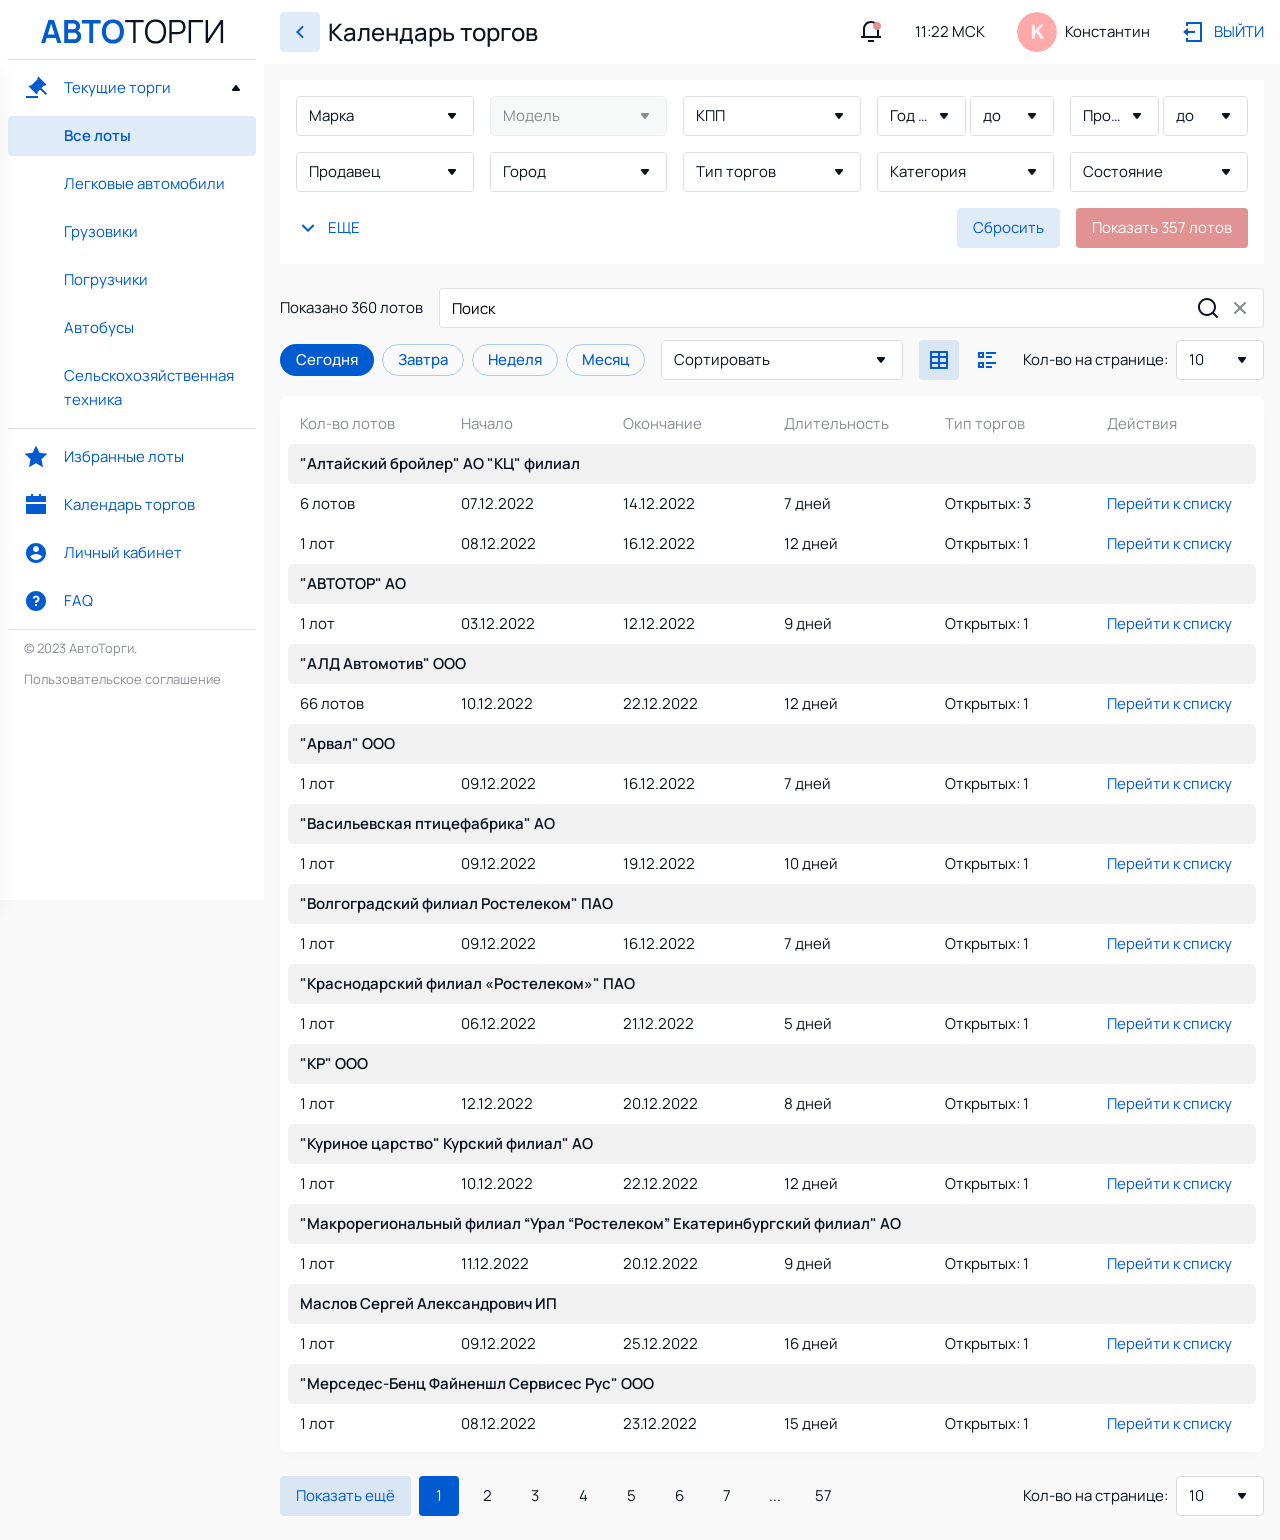
==== commit f0482a32: "Update calendar page" ====
--- a/calendar.html
+++ b/calendar.html
@@ -58,6 +58,12 @@
 					<ul class="sidebar__menu-list">
 						<li class="sidebar__menu-item">
 							<a href="#" class="sidebar__menu-link">
+								<i class="icon-star sidebar__menu-icon"></i>
+								<span>Избранные лоты</span>
+							</a>
+						</li>
+						<li class="sidebar__menu-item">
+							<a href="#" class="sidebar__menu-link">
 								<i class="icon-calendar sidebar__menu-icon"></i>
 								<span>Календарь торгов</span>
 							</a>
